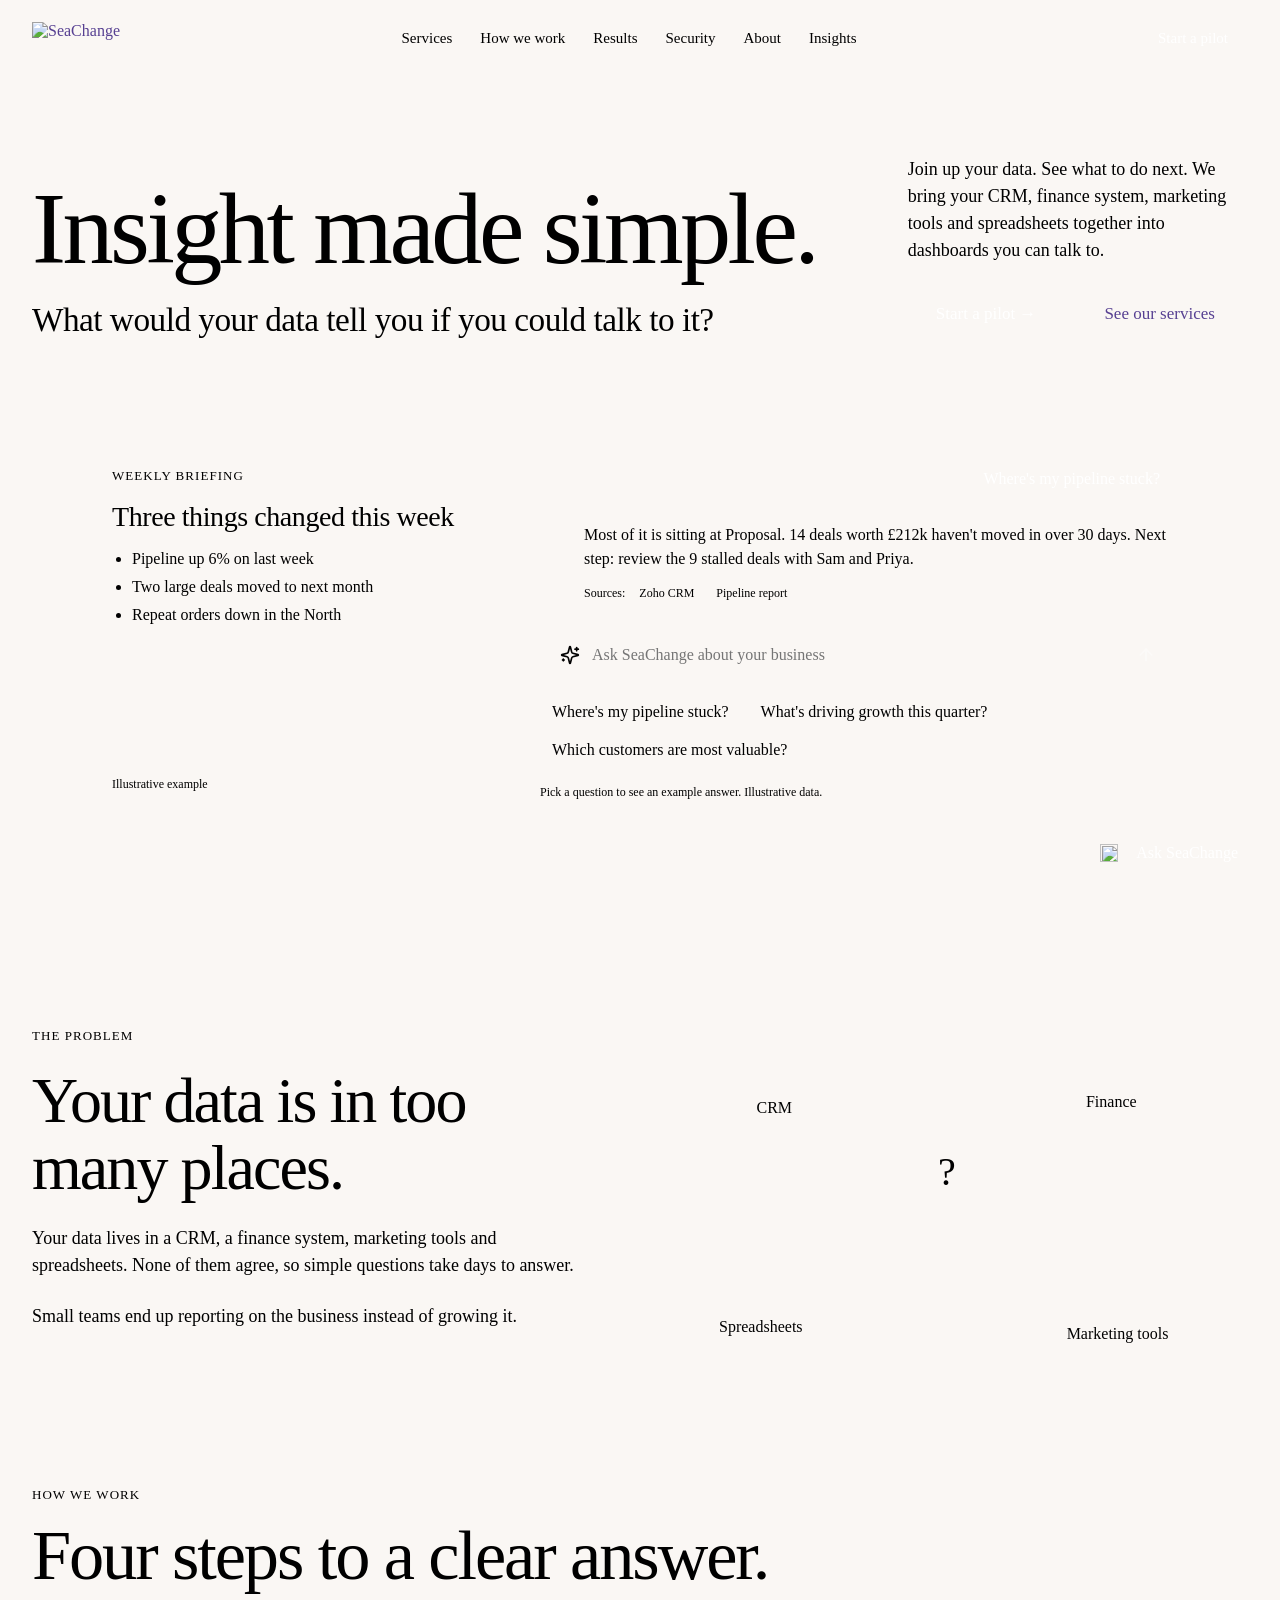
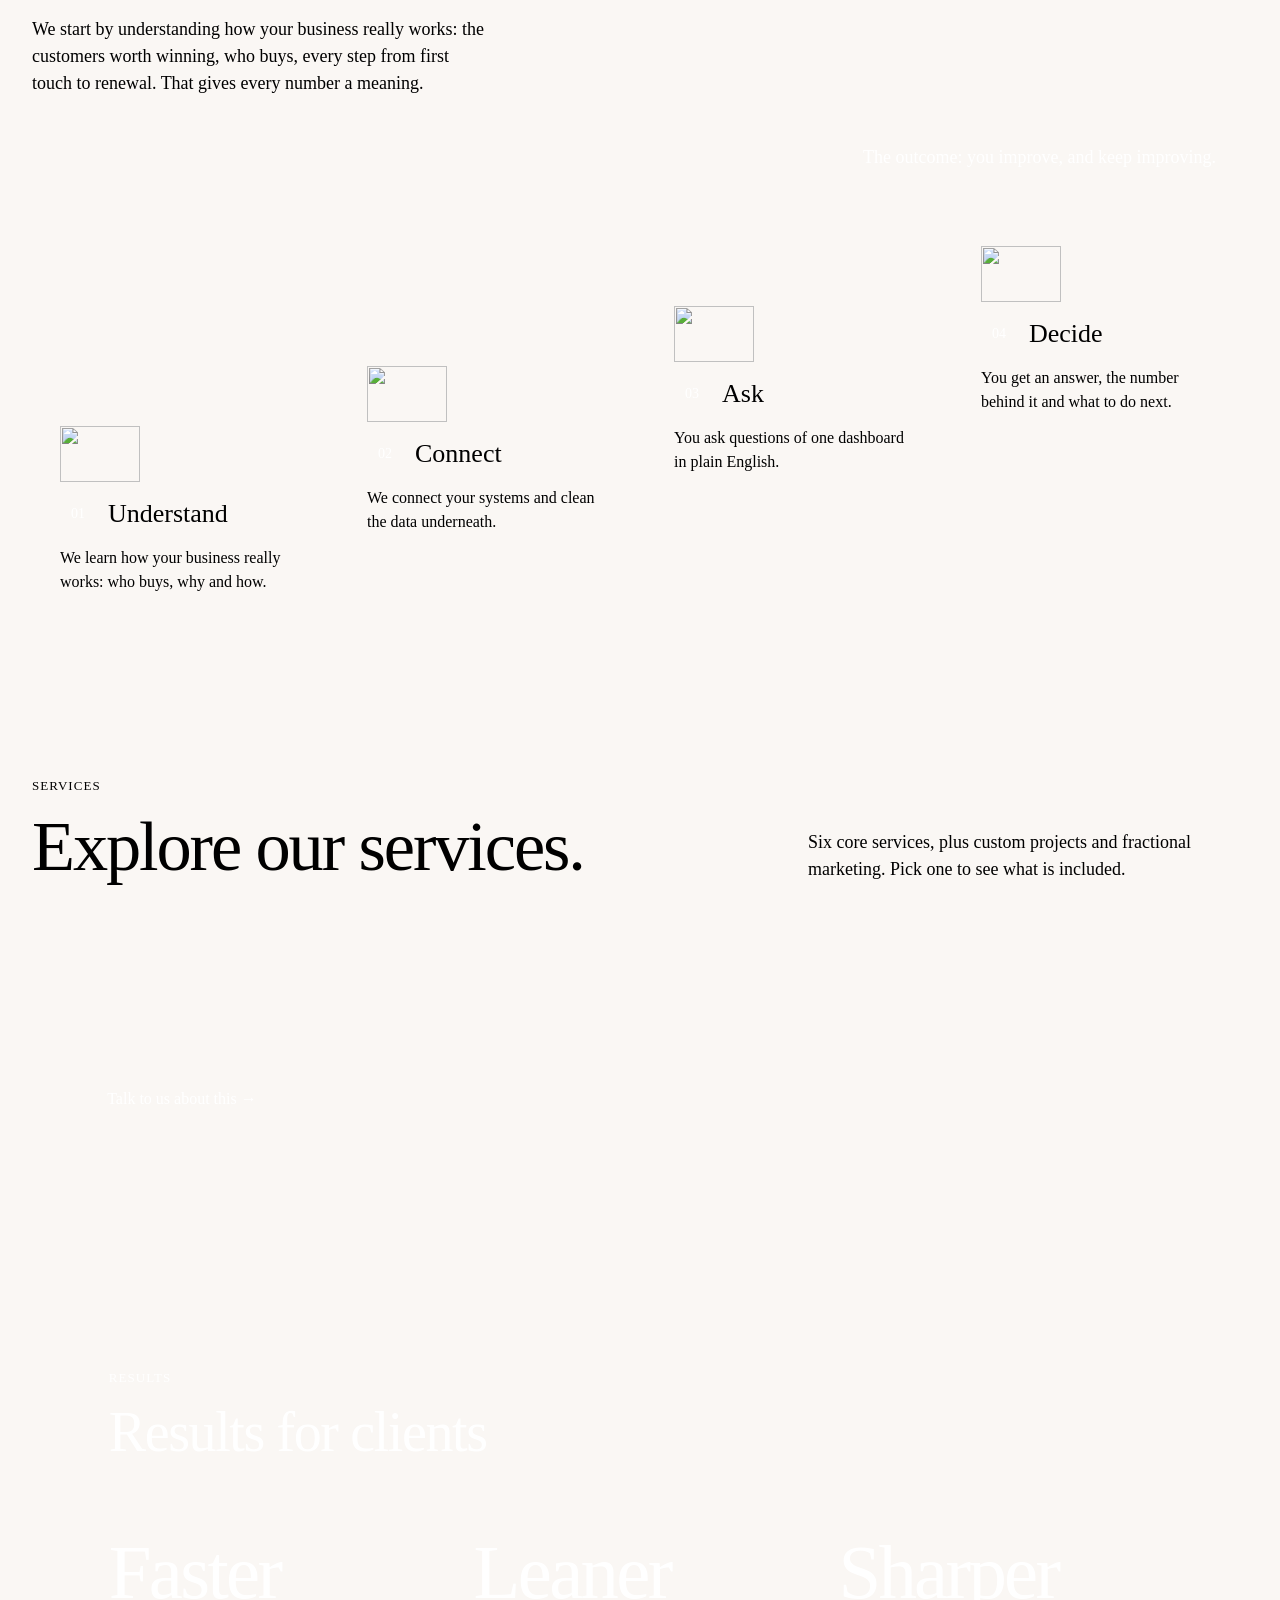
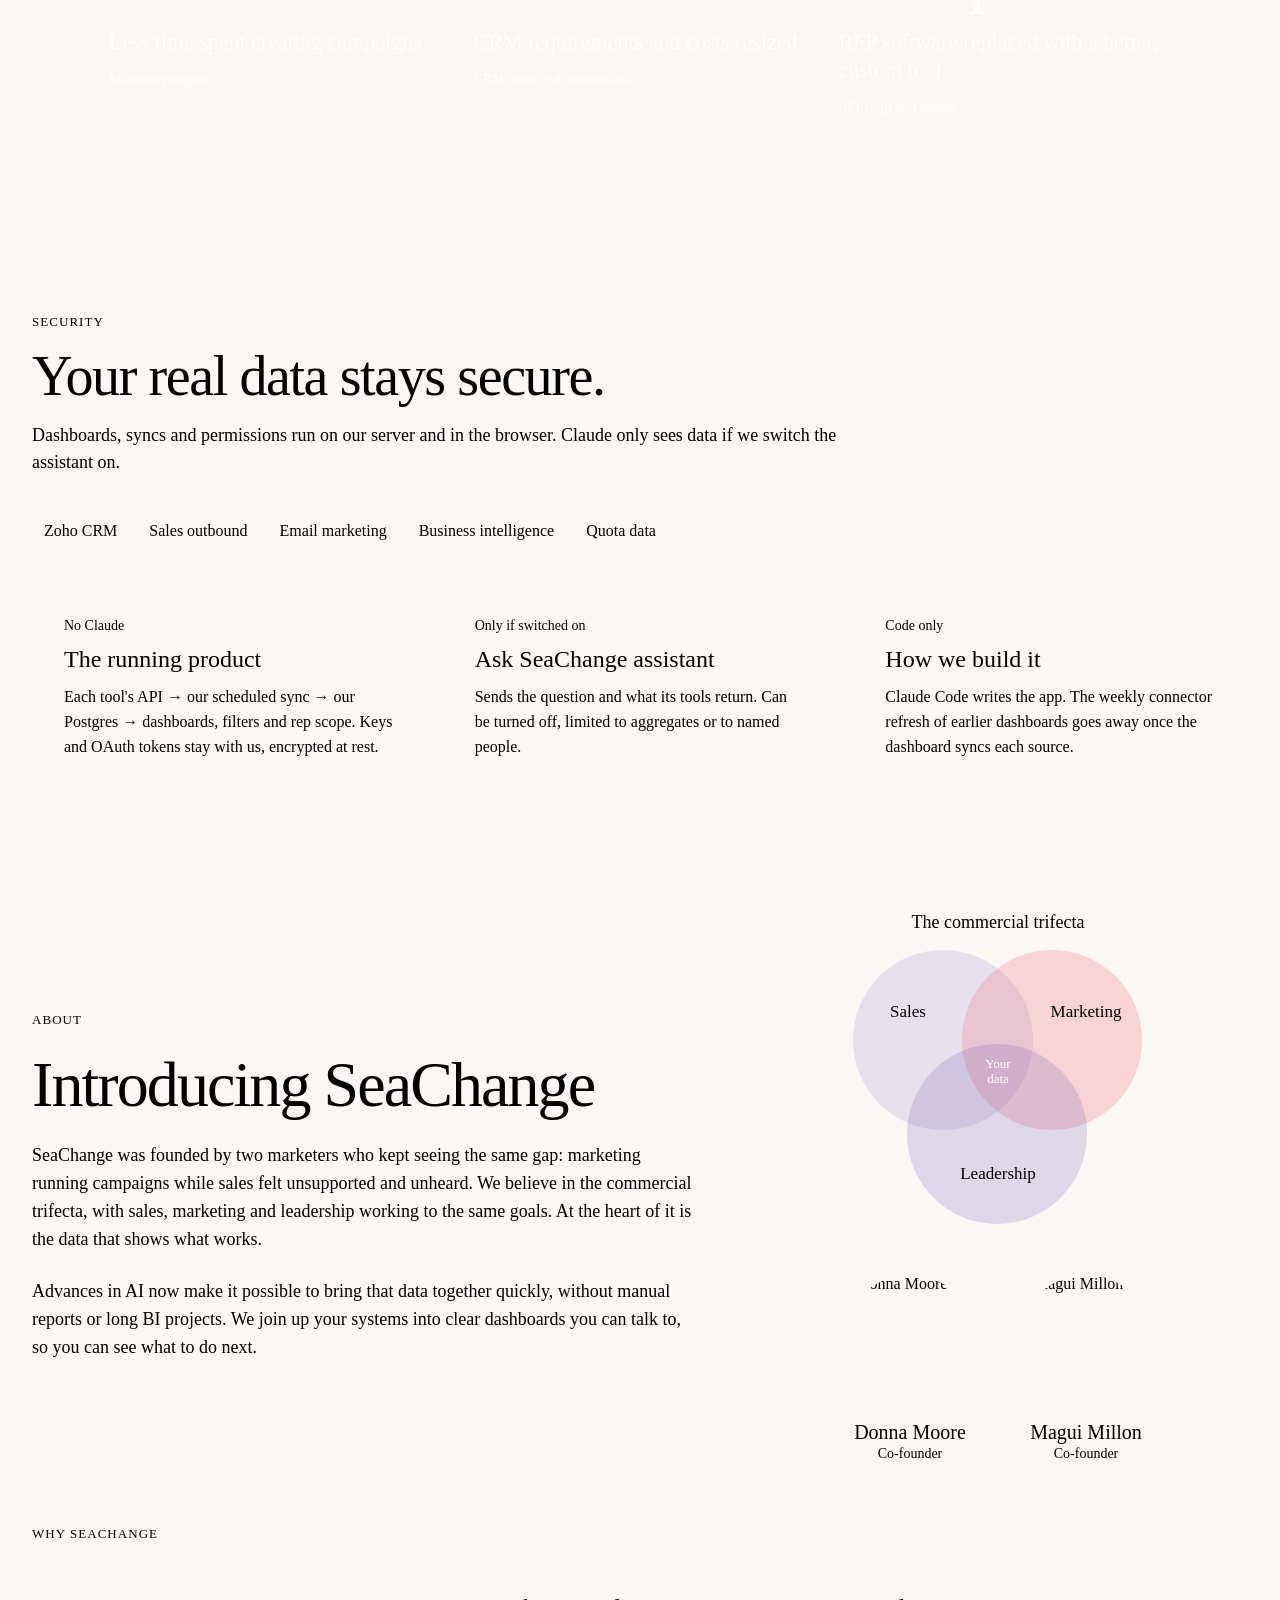
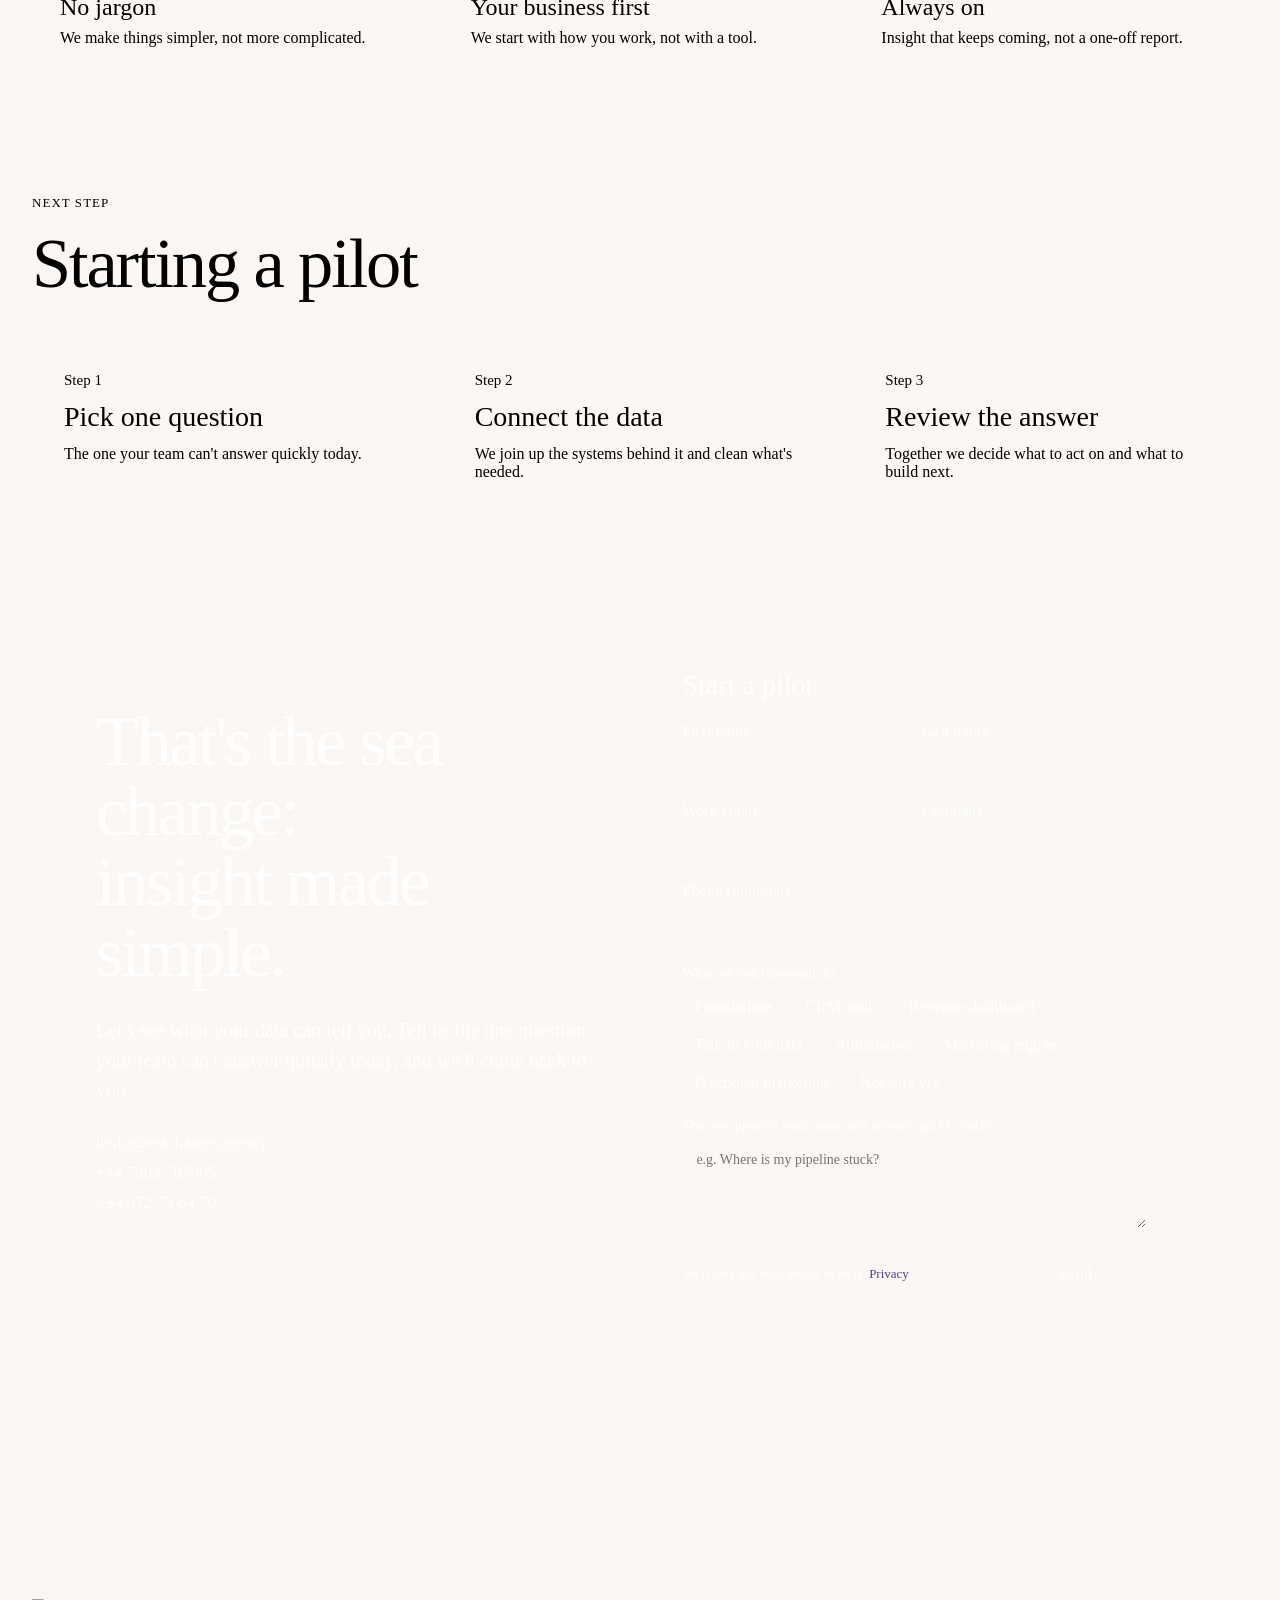
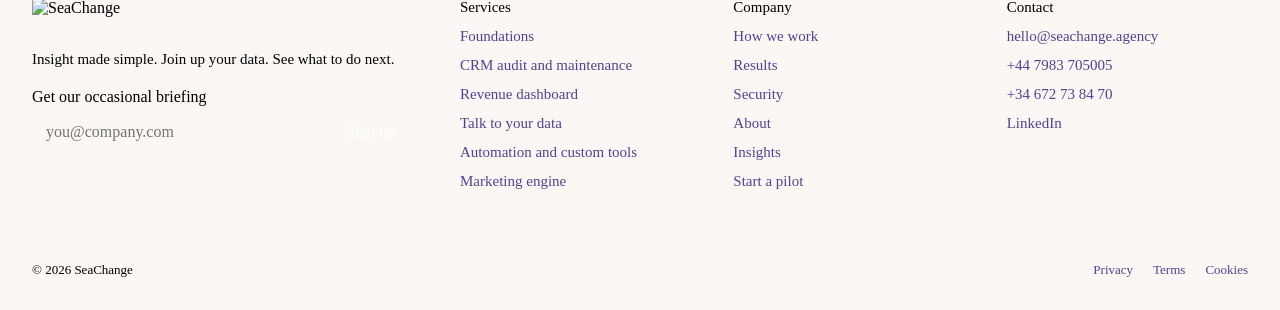
==== index.html @ fd1b79a7 "Add a menu button on phones and keep the menu sticky everywhere Also version asset URLs and drop the" ====
<!doctype html>
<html lang="en-GB">
<head>
<meta charset="utf-8">
<meta name="viewport" content="width=device-width, initial-scale=1">
<title>SeaChange – Insight made simple</title>
<meta name="description" content="SeaChange joins up your CRM, finance system, marketing tools and spreadsheets into dashboards you can talk to. Start with one question.">
<link rel="icon" type="image/png" href="/assets/img/mark.png">
<meta property="og:title" content="SeaChange – Insight made simple">
<meta property="og:description" content="SeaChange joins up your CRM, finance system, marketing tools and spreadsheets into dashboards you can talk to. Start with one question.">
<meta property="og:image" content="https://seachange.agency/assets/img/logo-seachange.png">
<link rel="preload" href="/assets/ds/fonts/BaticaSans-Regular.otf" as="font" type="font/otf" crossorigin>
<link rel="stylesheet" href="/assets/ds/tokens.css?v=1794170321">
<link rel="stylesheet" href="/assets/css/site.css?v=1794170321">
</head>
<body>
<div class="page">

<!-- NAV -->
<header style="border-bottom: 1px solid var(--border-subtle); background: var(--surface-page);">
<nav aria-label="Main" style="max-width: 1280px; margin: 0 auto; padding: 16px 32px; display: flex; flex-wrap: wrap; align-items: center; justify-content: space-between; gap: 16px;">
<a href="#top" aria-label="SeaChange home" style="display: flex; align-items: center;">
<img src="/assets/img/logo-seachange.png" alt="SeaChange" style="display: block; height: 32px; width: auto; max-width: none; align-self: flex-start; object-fit: contain;">
</a>
<button type="button" class="menu-btn" aria-label="Menu" aria-expanded="false" aria-controls="nav-links"><svg viewBox="0 0 24 24" width="22" height="22" fill="none" stroke="currentColor" stroke-width="2" stroke-linecap="round" aria-hidden="true"><path class="i-open" d="M4 7h16M4 12h16M4 17h16"/><path class="i-close" d="M6 6l12 12M18 6L6 18"/></svg></button>
<div class="nav-links" id="nav-links" style="display: flex; flex-wrap: wrap; align-items: center; gap: 28px; font-size: 15px;">
<a href="#services" style="color: var(--text-strong);">Services</a>
<a href="#how" style="color: var(--text-strong);">How we work</a>
<a href="#results" style="color: var(--text-strong);">Results</a>
<a href="#security" style="color: var(--text-strong);">Security</a>
<a href="#about" style="color: var(--text-strong);">About</a>
<a href="/insights" style="color: var(--text-strong);">Insights</a>
</div>
<a class="cta" href="#contact" style="position: relative; display: inline-flex;">
<span aria-hidden="true" style="position: absolute; inset: -4px 3px 3px -3px; border: 1.5px solid var(--purple-300); border-radius: 12px; transform: rotate(-0.6deg); pointer-events: none;"></span>
<span class="cta-face" style="position: relative; display: inline-flex; align-items: center; gap: 8px; min-height: 44px; padding: 0 20px; background: var(--purple-500); color: #FFFFFF; border-radius: 10px; font-size: 15px; transition: filter 120ms;">Start a pilot</span>
</a>
</nav>
</header>

<!-- HERO -->
<section id="top" style="padding: 80px 32px 0;">
<div style="max-width: 1280px; margin: 0 auto; display: flex; flex-direction: column; gap: 48px;">
<div style="display: flex; flex-wrap: wrap; align-items: flex-end; justify-content: space-between; gap: 40px;">
<div style="flex: 999 1 640px; display: flex; flex-direction: column; gap: 20px;">
<h1 style="margin: 0; font-size: clamp(56px, 8vw, 112px); line-height: 1; letter-spacing: -0.035em; font-weight: 400; color: var(--text-strong);">Insight made simple.</h1>
<p style="margin: 0; font-size: clamp(24px, 2.6vw, 34px); line-height: 1.2; letter-spacing: -0.015em; color: var(--text-strong);">What would your data tell you <span style="color: var(--text-change);">if you could talk to it?</span></p>
</div>
<div style="flex: 1 1 340px; max-width: 420px; display: flex; flex-direction: column; gap: 24px;">
<p style="margin: 0; font-size: 18px; line-height: 1.5;">Join up your data. See what to do next. We bring your CRM, finance system, marketing tools and spreadsheets together into dashboards you can talk to.</p>
<div style="display: flex; flex-wrap: wrap; gap: 12px;">
<a class="cta" href="#contact" style="position: relative; display: inline-flex;">
<span aria-hidden="true" style="position: absolute; inset: -5px 3px 4px -4px; border: 1.5px solid var(--red-300); border-radius: 14px; transform: rotate(-0.6deg); pointer-events: none;"></span>
<span class="cta-face" style="position: relative; display: inline-flex; align-items: center; gap: 10px; min-height: 52px; padding: 0 28px; background: var(--red-500); color: #FFFFFF; border-radius: 12px; font-size: 17px; transition: filter 120ms;">Start a pilot →</span>
</a>
<a class="cta" href="#services" style="position: relative; display: inline-flex;">
<span aria-hidden="true" style="position: absolute; inset: -5px 3px 4px -4px; border: 1.5px solid var(--purple-300); border-radius: 14px; transform: rotate(0.5deg); pointer-events: none;"></span>
<span class="cta-face" style="position: relative; display: inline-flex; align-items: center; gap: 10px; min-height: 52px; padding: 0 28px; background: var(--surface-card); color: var(--purple-500); border: 1.5px solid var(--purple-500); border-radius: 12px; font-size: 17px; transition: filter 120ms;">See our services</span>
</a>
</div>
</div>
</div>

<!-- Product moment -->
<div style="background: var(--surface-brand); border-radius: var(--radius-signature); padding: clamp(20px, 4vw, 48px); display: flex; flex-wrap: wrap; gap: 24px; align-items: stretch;">
<div style="flex: 1 1 300px; background: var(--surface-card); border-radius: 40px; padding: 32px; display: flex; flex-direction: column; gap: 16px;">
<span style="font-size: 13px; letter-spacing: 0.08em; text-transform: uppercase; color: var(--text-accent);">Weekly briefing</span>
<h2 style="margin: 0; font-size: 28px; line-height: 1.2; letter-spacing: -0.015em; font-weight: 400; color: var(--text-strong);">Three things changed this week</h2>
<ul style="margin: 0; padding: 0 0 0 20px; display: flex; flex-direction: column; gap: 10px; font-size: 16px; color: var(--text-strong);">
<li>Pipeline up 6% on last week</li>
<li>Two large deals moved to next month</li>
<li>Repeat orders down in the North</li>
</ul>
<span style="margin-top: auto; font-size: 12px; color: var(--text-muted);">Illustrative example</span>
</div>
<div style="flex: 2 1 460px; min-width: 0; background: var(--surface-card); border-radius: 24px; padding: 24px; display: flex; flex-direction: column; gap: 20px;">
<div class="msg-user"><div id="hero-q">Where's my pipeline stuck?</div></div>
<div style="display: flex; gap: 12px; align-items: flex-start;">
<div style="width: 32px; height: 32px; flex: none; border-radius: 50%; background: var(--sc-sand); display: flex; align-items: center; justify-content: center;"><img src="/assets/img/mark.png" alt="" style="height: 20px; width: auto;"></div>
<div style="flex: 1; min-width: 0; display: flex; flex-direction: column; gap: 10px; padding-top: 5px; font-size: 16px; line-height: 1.5; color: var(--text-body);">
<span id="hero-a" aria-live="polite">Most of it is sitting at Proposal. 14 deals worth £212k haven't moved in over 30 days. Next step: review the 9 stalled deals with Sam and Priya.</span>
<div style="display: flex; flex-wrap: wrap; gap: 6px; align-items: center; font-size: 12px; color: var(--text-muted);">Sources:<span id="hero-src" style="display: contents;"><span style="padding: 3px 8px; background: var(--surface-sunken); border-radius: 999px; color: var(--text-body);">Zoho CRM</span><span style="padding: 3px 8px; background: var(--surface-sunken); border-radius: 999px; color: var(--text-body);">Pipeline report</span></span></div>
</div>
</div>
<form class="askbar lg" id="hero-ask" autocomplete="off"><div class="askbar-row"><svg class="spark" viewBox="0 0 24 24" fill="none" stroke="currentColor" stroke-width="2" stroke-linecap="round" stroke-linejoin="round" aria-hidden="true"><path d="M9.937 15.5A2 2 0 0 0 8.5 14.063l-6.135-1.582a.5.5 0 0 1 0-.962L8.5 9.936A2 2 0 0 0 9.937 8.5l1.582-6.135a.5.5 0 0 1 .963 0L14.063 8.5A2 2 0 0 0 15.5 9.937l6.135 1.581a.5.5 0 0 1 0 .964L15.5 14.063a2 2 0 0 0-1.437 1.437l-1.582 6.135a.5.5 0 0 1-.963 0z"/><path d="M20 3v4"/><path d="M22 5h-4"/><path d="M4 17v2"/><path d="M5 18H3"/></svg><input type="text" name="q" aria-label="Ask SeaChange about your business" placeholder="Ask SeaChange about your business"><button class="askbar-go" type="submit" aria-label="Ask" title="Ask" disabled><svg viewBox="0 0 24 24" fill="none" stroke="currentColor" stroke-width="2" stroke-linecap="round" stroke-linejoin="round" aria-hidden="true"><path d="m5 12 7-7 7 7"/><path d="M12 19V5"/></svg></button></div><div class="askbar-sugs"><button type="button" data-q="Where's my pipeline stuck?">Where's my pipeline stuck?</button><button type="button" data-q="What's driving growth this quarter?">What's driving growth this quarter?</button><button type="button" data-q="Which customers are most valuable?">Which customers are most valuable?</button></div></form>
<span style="font-size: 12px; color: var(--text-muted);">Pick a question to see an example answer. Illustrative data.</span>
</div>
</div>
</div>
</section>

<!-- THE PROBLEM -->
<section style="padding: 120px 32px 0;">
<div style="max-width: 1280px; margin: 0 auto; display: flex; flex-wrap: wrap; gap: 56px; align-items: center;">
<div style="flex: 1 1 380px; display: flex; flex-direction: column; gap: 24px;">
<span style="font-size: 13px; letter-spacing: 0.08em; text-transform: uppercase; color: var(--text-change);">The problem</span>
<h2 style="margin: 0; font-size: clamp(40px, 5vw, 64px); line-height: 1.04; letter-spacing: -0.03em; font-weight: 400; color: var(--text-strong);">Your data is in too many places.</h2>
<p style="margin: 0; font-size: 18px; line-height: 1.5;">Your data lives in a CRM, a finance system, marketing tools and spreadsheets. None of them agree, so simple questions take days to answer.</p>
<p style="margin: 0; font-size: 18px; line-height: 1.5; color: var(--text-strong);">Small teams end up reporting on the business instead of growing it.</p>
</div>
<div style="flex: 1 1 420px; display: flex; justify-content: center;">
<div role="img" aria-label="CRM, finance, spreadsheets and marketing tools, each disconnected from the question in the middle" style="position: relative; width: 100%; max-width: 520px; aspect-ratio: 430 / 310;">
<!-- dashed connectors -->
<div style="position: absolute; left: 28.8%; top: 26.6%; width: 10.5%; border-top: 2px dashed var(--sand-500); transform-origin: 0 0; transform: rotate(37deg);"></div>
<div style="position: absolute; left: 70.3%; top: 25%; width: 10.7%; border-top: 2px dashed var(--sand-500); transform-origin: 0 0; transform: rotate(139deg);"></div>
<div style="position: absolute; left: 26.7%; top: 64.5%; width: 10.7%; border-top: 2px dashed var(--sand-500); transform-origin: 0 0; transform: rotate(-29deg);"></div>
<div style="position: absolute; left: 62.2%; top: 58.1%; width: 10.2%; border-top: 2px dashed var(--sand-500); transform-origin: 0 0; transform: rotate(31deg);"></div>
<!-- sources -->
<img src="/assets/img/data-source.png" alt="" style="position: absolute; left: 16.6%; top: 14.5%; width: 21%; transform: translate(-50%, -50%);">
<span style="position: absolute; left: 16.6%; top: 31%; transform: translate(-50%, -50%); font-size: 16px; color: var(--text-strong); white-space: nowrap;">CRM</span>
<img src="/assets/img/data-source.png" alt="" style="position: absolute; left: 81.4%; top: 12.1%; width: 21%; transform: translate(-50%, -50%);">
<span style="position: absolute; left: 81.4%; top: 29.4%; transform: translate(-50%, -50%); font-size: 16px; color: var(--text-strong); white-space: nowrap;">Finance</span>
<img src="/assets/img/data-source.png" alt="" style="position: absolute; left: 14%; top: 72.6%; width: 21%; transform: translate(-50%, -50%);">
<span style="position: absolute; left: 14%; top: 89.4%; transform: translate(-50%, -50%); font-size: 16px; color: var(--text-strong); white-space: nowrap;">Spreadsheets</span>
<img src="/assets/img/data-source.png" alt="" style="position: absolute; left: 82.6%; top: 74.2%; width: 21%; transform: translate(-50%, -50%);">
<span style="position: absolute; left: 82.6%; top: 91.1%; transform: translate(-50%, -50%); font-size: 16px; color: var(--text-strong); white-space: nowrap;">Marketing tools</span>
<!-- question -->
<img src="/assets/img/decision.png" alt="" style="position: absolute; left: 49.8%; top: 48.1%; width: 24%; transform: translate(-50%, -50%);">
<span style="position: absolute; left: 49.8%; top: 48.1%; transform: translate(-50%, -50%); font-size: 40px; line-height: 1; color: var(--text-change);">?</span>
</div>
</div>
</div>
</section>

<!-- HOW WE WORK (staircase) -->
<section id="how" style="padding: 120px 32px 0;">
<div style="max-width: 1280px; margin: 0 auto; display: flex; flex-direction: column; gap: 32px;">
<div style="display: flex; flex-wrap: wrap; justify-content: space-between; align-items: flex-end; gap: 24px;">
<div style="display: flex; flex-direction: column; gap: 16px;">
<span style="font-size: 13px; letter-spacing: 0.08em; text-transform: uppercase; color: var(--text-change);">How we work</span>
<h2 style="margin: 0; font-size: clamp(40px, 5.5vw, 72px); line-height: 1.04; letter-spacing: -0.03em; font-weight: 400; color: var(--text-strong);">Four steps to a clear answer.</h2>
</div>
<p style="margin: 0; max-width: 460px; font-size: 18px; line-height: 1.5;">We start by understanding how your business really works: the customers worth winning, who buys, every step from first touch to renewal. That gives every number a meaning.</p>
</div>
<div style="display: flex; justify-content: flex-end;">
<div style="position: relative;">
<span aria-hidden="true" style="position: absolute; inset: -5px 3px 4px -4px; border: 1.5px solid var(--purple-300); border-radius: 14px; transform: rotate(-0.4deg); pointer-events: none;"></span>
<div style="position: relative; background: var(--purple-500); color: #FFFFFF; border-radius: 12px; padding: 18px 32px; font-size: 18px;"><span style="color: var(--purple-100);">The outcome:</span> you improve, and keep improving.</div>
</div>
</div>
<div style="display: grid; grid-template-columns: repeat(auto-fit, minmax(240px, 1fr)); gap: 12px; align-items: end;">
<div style="position: relative; min-height: 260px; background: var(--purple-50); border: 1.5px solid var(--purple-300); border-radius: 3px; padding: 28px; display: flex; flex-direction: column; gap: 14px;">
<span aria-hidden="true" style="position: absolute; inset: -5px 4px 3px -3px; border: 1px solid var(--purple-300); border-radius: 3px; transform: rotate(-0.5deg); pointer-events: none;"></span>
<img src="/assets/img/process.png" alt="" style="width: 80px; height: 56px; object-fit: contain;">
<div style="display: flex; align-items: center; gap: 12px;"><span style="width: 36px; height: 36px; border-radius: 999px; background: var(--purple-500); color: #FFFFFF; display: flex; align-items: center; justify-content: center; font-size: 14px;">01</span><h3 style="margin: 0; font-size: 26px; font-weight: 400; color: var(--text-strong);">Understand</h3></div>
<p style="margin: 0; font-size: 16px; line-height: 1.5; color: var(--text-body);">We learn how your business really works: who buys, why and how.</p>
</div>
<div style="position: relative; min-height: 320px; background: var(--purple-100); border: 1.5px solid var(--purple-300); border-radius: 3px; padding: 28px; display: flex; flex-direction: column; gap: 14px;">
<span aria-hidden="true" style="position: absolute; inset: -6px 3px 4px -2px; border: 1px solid var(--purple-300); border-radius: 3px; transform: rotate(0.4deg); pointer-events: none;"></span>
<img src="/assets/img/data-source.png" alt="" style="width: 80px; height: 56px; object-fit: contain;">
<div style="display: flex; align-items: center; gap: 12px;"><span style="width: 36px; height: 36px; border-radius: 999px; background: var(--purple-500); color: #FFFFFF; display: flex; align-items: center; justify-content: center; font-size: 14px;">02</span><h3 style="margin: 0; font-size: 26px; font-weight: 400; color: var(--text-strong);">Connect</h3></div>
<p style="margin: 0; font-size: 16px; line-height: 1.5; color: var(--text-body);">We connect your systems and clean the data underneath.</p>
</div>
<div style="position: relative; min-height: 380px; background: var(--purple-200); border: 1.5px solid var(--purple-400); border-radius: 3px; padding: 28px; display: flex; flex-direction: column; gap: 14px;">
<span aria-hidden="true" style="position: absolute; inset: -4px 4px 4px -3px; border: 1px solid var(--purple-300); border-radius: 3px; transform: rotate(-0.4deg); pointer-events: none;"></span>
<img src="/assets/img/decision.png" alt="" style="width: 80px; height: 56px; object-fit: contain;">
<div style="display: flex; align-items: center; gap: 12px;"><span style="width: 36px; height: 36px; border-radius: 999px; background: var(--purple-500); color: #FFFFFF; display: flex; align-items: center; justify-content: center; font-size: 14px;">03</span><h3 style="margin: 0; font-size: 26px; font-weight: 400; color: var(--text-strong);">Ask</h3></div>
<p style="margin: 0; font-size: 16px; line-height: 1.5; color: var(--text-strong);">You ask questions of one dashboard in plain English.</p>
</div>
<div style="position: relative; min-height: 440px; background: var(--purple-300); border: 1.5px solid var(--purple-500); border-radius: 3px; padding: 28px; display: flex; flex-direction: column; gap: 14px;">
<span aria-hidden="true" style="position: absolute; inset: -5px 2px 3px -4px; border: 1px solid var(--purple-400); border-radius: 3px; transform: rotate(0.5deg); pointer-events: none;"></span>
<img src="/assets/img/insight.png" alt="" style="width: 80px; height: 56px; object-fit: contain;">
<div style="display: flex; align-items: center; gap: 12px;"><span style="width: 36px; height: 36px; border-radius: 999px; background: var(--purple-900); color: #FFFFFF; display: flex; align-items: center; justify-content: center; font-size: 14px;">04</span><h3 style="margin: 0; font-size: 26px; font-weight: 400; color: var(--purple-900);">Decide</h3></div>
<p style="margin: 0; font-size: 16px; line-height: 1.5; color: var(--purple-900);">You get an answer, the number behind it and what to do next.</p>
</div>
</div>
</div>
</section>

<!-- SERVICES (explore) -->
<section id="services" style="padding: 120px 32px 0;">
<div style="max-width: 1280px; margin: 0 auto; display: flex; flex-direction: column; gap: 40px;">
<div style="display: flex; flex-wrap: wrap; justify-content: space-between; align-items: flex-end; gap: 24px;">
<div style="display: flex; flex-direction: column; gap: 16px;">
<span style="font-size: 13px; letter-spacing: 0.08em; text-transform: uppercase; color: var(--text-change);">Services</span>
<h2 style="margin: 0; font-size: clamp(40px, 5.5vw, 72px); line-height: 1.04; letter-spacing: -0.03em; font-weight: 400; color: var(--text-strong);">Explore our services.</h2>
</div>
<p style="margin: 0; max-width: 440px; font-size: 18px; line-height: 1.5;">Six core services, plus custom projects and fractional marketing. Pick one to see what is included.</p>
</div>

<div class="svc-grid" id="svc-grid"></div>

<div style="background: var(--surface-card); border: 1px solid var(--border-subtle); border-radius: 24px; padding: clamp(24px, 4vw, 56px); display: flex; flex-wrap: wrap; gap: 48px; align-items: flex-start;">
<div style="flex: 1 1 340px; display: flex; flex-direction: column; gap: 20px;">
<span id="svc-kicker" style="font-size: 13px; letter-spacing: 0.08em; text-transform: uppercase; color: var(--text-change);"></span>
<h3 style="margin: 0; font-size: clamp(32px, 4vw, 48px); line-height: 1.08; letter-spacing: -0.025em; font-weight: 400; color: var(--text-strong);" id="svc-title"></h3>
<p id="svc-body" style="margin: 0; font-size: 18px; line-height: 1.5;"></p>
<div><a class="cta" href="#contact" id="svc-go" style="position: relative; display: inline-flex;">
<span aria-hidden="true" style="position: absolute; inset: -4px 3px 3px -3px; border: 1.5px solid var(--purple-300); border-radius: 12px; transform: rotate(-0.5deg); pointer-events: none;"></span>
<span class="cta-face" style="position: relative; display: inline-flex; align-items: center; gap: 8px; min-height: 48px; padding: 0 24px; background: var(--purple-500); color: #FFFFFF; border-radius: 10px; font-size: 16px; transition: filter 120ms;">Talk to us about this →</span>
</a></div>
</div>
<div id="svc-groups" style="flex: 2 1 460px; display: grid; grid-template-columns: repeat(auto-fit, minmax(240px, 1fr)); gap: 16px;"></div>
</div>
</div>
</section>

<!-- RESULTS -->
<section id="results" style="padding: 120px 32px 0;">
<div style="max-width: 1280px; margin: 0 auto; background: var(--purple-500); border-radius: var(--radius-signature); padding: clamp(32px, 6vw, 88px); display: flex; flex-direction: column; gap: 48px; color: #FFFFFF;">
<div style="display: flex; flex-direction: column; gap: 16px;">
<span style="font-size: 13px; letter-spacing: 0.08em; text-transform: uppercase; color: var(--red-200);">Results</span>
<h2 style="margin: 0; font-size: clamp(36px, 4.5vw, 56px); line-height: 1.08; letter-spacing: -0.025em; font-weight: 400; color: #FFFFFF;">Results for clients</h2>
</div>
<div style="display: grid; grid-template-columns: repeat(auto-fit, minmax(240px, 1fr)); gap: 32px;">
<div style="border-top: 2px solid var(--red-300); padding-top: 24px; display: flex; flex-direction: column; gap: 16px;">
<span style="font-size: clamp(56px, 6vw, 88px); line-height: 1; letter-spacing: -0.035em; color: var(--red-200);">Faster</span>
<p style="margin: 0; font-size: 22px; line-height: 1.3; color: #FFFFFF;">Less time spent creating campaigns</p>
<span style="font-size: 14px; color: var(--purple-100);">Marketing engine</span>
</div>
<div style="border-top: 2px solid var(--red-300); padding-top: 24px; display: flex; flex-direction: column; gap: 16px;">
<span style="font-size: clamp(56px, 6vw, 88px); line-height: 1; letter-spacing: -0.035em; color: var(--red-200);">Leaner</span>
<p style="margin: 0; font-size: 22px; line-height: 1.3; color: #FFFFFF;">CRM requirements and costs resized</p>
<span style="font-size: 14px; color: var(--purple-100);">CRM audit and maintenance</span>
</div>
<div style="border-top: 2px solid var(--red-300); padding-top: 24px; display: flex; flex-direction: column; gap: 16px;">
<span style="font-size: clamp(56px, 6vw, 88px); line-height: 1; letter-spacing: -0.035em; color: var(--red-200);">Sharper</span>
<p style="margin: 0; font-size: 22px; line-height: 1.3; color: #FFFFFF;">RFP software replaced with a better, custom tool</p>
<span style="font-size: 14px; color: var(--purple-100);">RFP draft and review</span>
</div>
</div>
</div>
</section>

<!-- SECURITY -->
<section id="security" style="padding: 120px 32px 0;">
<div style="max-width: 1280px; margin: 0 auto; display: flex; flex-direction: column; gap: 40px;">
<div style="display: flex; flex-direction: column; gap: 16px; max-width: 860px;">
<span style="font-size: 13px; letter-spacing: 0.08em; text-transform: uppercase; color: var(--text-change);">Security</span>
<h2 style="margin: 0; font-size: clamp(36px, 4.5vw, 56px); line-height: 1.08; letter-spacing: -0.025em; font-weight: 400; color: var(--text-strong);">Your real data stays <span style="color: var(--text-change);">secure.</span></h2>
<p style="margin: 0; font-size: 18px; line-height: 1.5;">Dashboards, syncs and permissions run on our server and in the browser. Claude only sees data if we switch the assistant on.</p>
</div>
<div style="display: flex; flex-wrap: wrap; gap: 8px;">
<span class="tag">Zoho CRM</span>
<span class="tag">Sales outbound</span>
<span class="tag">Email marketing</span>
<span class="tag">Business intelligence</span>
<span class="tag">Quota data</span>
</div>
<div style="display: grid; grid-template-columns: repeat(auto-fit, minmax(280px, 1fr)); gap: 16px;">
<div style="background: var(--surface-card); border: 1px solid var(--border-subtle); border-radius: 16px; padding: 32px; display: flex; flex-direction: column; gap: 12px;">
<span style="font-size: 14px; color: var(--text-accent);">No Claude</span>
<h3 style="margin: 0; font-size: 24px; font-weight: 400; color: var(--text-strong);">The running product</h3>
<p style="margin: 0; font-size: 16px; line-height: 1.55; color: var(--text-body);">Each tool's API → our scheduled sync → our Postgres → dashboards, filters and rep scope. Keys and OAuth tokens stay with us, encrypted at rest.</p>
</div>
<div style="background: var(--surface-card); border: 2px dashed var(--red-500); border-radius: 16px; padding: 32px; display: flex; flex-direction: column; gap: 12px;">
<span style="font-size: 14px; color: var(--red-600);">Only if switched on</span>
<h3 style="margin: 0; font-size: 24px; font-weight: 400; color: var(--text-strong);">Ask SeaChange assistant</h3>
<p style="margin: 0; font-size: 16px; line-height: 1.55; color: var(--text-body);">Sends the question and what its tools return. Can be turned off, limited to aggregates or to named people.</p>
</div>
<div style="background: var(--surface-card); border: 1px solid var(--border-subtle); border-radius: 16px; padding: 32px; display: flex; flex-direction: column; gap: 12px;">
<span style="font-size: 14px; color: var(--plum-500);">Code only</span>
<h3 style="margin: 0; font-size: 24px; font-weight: 400; color: var(--text-strong);">How we build it</h3>
<p style="margin: 0; font-size: 16px; line-height: 1.55; color: var(--text-body);">Claude Code writes the app. The weekly connector refresh of earlier dashboards goes away once the dashboard syncs each source.</p>
</div>
</div>
</div>
</section>

<!-- ABOUT -->
<section id="about" style="padding: 120px 32px 0;">
<div style="max-width: 1280px; margin: 0 auto; display: flex; flex-direction: column; gap: 64px;">
<div style="display: flex; flex-wrap: wrap; gap: 56px; align-items: center;">
<div style="flex: 3 1 420px; display: flex; flex-direction: column; gap: 24px;">
<span style="font-size: 13px; letter-spacing: 0.08em; text-transform: uppercase; color: var(--text-change);">About</span>
<h2 style="margin: 0; font-size: clamp(40px, 5vw, 64px); line-height: 1.04; letter-spacing: -0.03em; font-weight: 400; color: var(--text-strong);">Introducing SeaChange</h2>
<p style="margin: 0; font-size: 18px; line-height: 1.55;"><span style="color: var(--text-accent);">SeaChange</span> was founded by two marketers who kept seeing the same gap: marketing running campaigns while sales felt unsupported and unheard. We believe in the commercial trifecta, with sales, marketing and leadership working to the same goals. At the heart of it is the data that shows what works.</p>
<p style="margin: 0; font-size: 18px; line-height: 1.55;">Advances in AI now make it possible to bring that data together quickly, without manual reports or long BI projects. We join up your systems into clear dashboards you can talk to, so you can see what to do next.</p>
</div>
<div style="flex: 2 1 340px; display: flex; flex-direction: column; align-items: center; gap: 40px;">
<div style="display: flex; flex-direction: column; align-items: center; gap: 12px;">
<span style="font-size: 18px; color: var(--text-accent);">The commercial trifecta</span>
<div role="img" aria-label="Venn diagram: sales, marketing and leadership overlap around your data" style="position: relative; width: 300px; height: 290px;">
<!-- Sales -->
<div style="position: absolute; left: 5px; top: 5px; width: 180px; height: 180px; border-radius: 999px; background: rgba(161,143,207,0.22); border: 1.5px solid var(--purple-400);"></div>
<div aria-hidden="true" style="position: absolute; left: 2px; top: 3px; width: 182px; height: 180px; border-radius: 999px; border: 1px solid var(--purple-300);"></div>
<!-- Marketing -->
<div style="position: absolute; left: 114px; top: 5px; width: 180px; height: 180px; border-radius: 999px; background: rgba(238,120,132,0.28); border: 1.5px solid var(--plum-300);"></div>
<div aria-hidden="true" style="position: absolute; left: 117px; top: 2px; width: 180px; height: 182px; border-radius: 999px; border: 1px solid var(--purple-300);"></div>
<!-- Leadership -->
<div style="position: absolute; left: 59px; top: 99px; width: 180px; height: 180px; border-radius: 999px; background: rgba(122,99,180,0.22); border: 1.5px solid var(--purple-400);"></div>
<div aria-hidden="true" style="position: absolute; left: 57px; top: 102px; width: 182px; height: 180px; border-radius: 999px; border: 1px solid var(--purple-300);"></div>
<!-- labels -->
<span style="position: absolute; left: 60px; top: 67px; transform: translate(-50%, -50%); font-size: 17px; color: var(--text-strong);">Sales</span>
<span style="position: absolute; left: 238px; top: 67px; transform: translate(-50%, -50%); font-size: 17px; color: var(--text-strong);">Marketing</span>
<span style="position: absolute; left: 150px; top: 229px; transform: translate(-50%, -50%); font-size: 17px; color: var(--text-strong);">Leadership</span>
<!-- your data -->
<div style="position: absolute; left: 150px; top: 127px; width: 74px; height: 74px; transform: translate(-50%, -50%); border-radius: 999px; background: var(--purple-500); color: #FFFFFF; display: flex; align-items: center; justify-content: center; text-align: center; font-size: 13px; line-height: 1.15;">Your<br>data</div>
</div>
</div>
<div style="display: flex; flex-wrap: wrap; justify-content: center; gap: 40px;">
<figure style="margin: 0; display: flex; flex-direction: column; align-items: center; gap: 10px;">
<img src="/assets/img/donna-moore.jpg" alt="Donna Moore" style="width: 136px; height: 136px; object-fit: cover; border-radius: 999px; background: var(--purple-50);">
<figcaption style="display: flex; flex-direction: column; align-items: center; gap: 2px;"><span style="font-size: 20px; color: var(--text-strong);">Donna Moore</span><span style="font-size: 14px; color: var(--text-accent);">Co-founder</span></figcaption>
</figure>
<figure style="margin: 0; display: flex; flex-direction: column; align-items: center; gap: 10px;">
<img src="/assets/img/magui-millon.jpg" alt="Magui Millon" style="width: 136px; height: 136px; object-fit: cover; border-radius: 999px; background: var(--purple-50);">
<figcaption style="display: flex; flex-direction: column; align-items: center; gap: 2px;"><span style="font-size: 20px; color: var(--text-strong);">Magui Millon</span><span style="font-size: 14px; color: var(--text-accent);">Co-founder</span></figcaption>
</figure>
</div>
</div>
</div>

<div style="display: flex; flex-direction: column; gap: 24px;">
<span style="font-size: 13px; letter-spacing: 0.08em; text-transform: uppercase; color: var(--text-change);">Why SeaChange</span>
<div style="display: grid; grid-template-columns: repeat(auto-fit, minmax(260px, 1fr)); gap: 16px;">
<div style="background: var(--surface-sunken); border-radius: 16px; padding: 28px; display: flex; flex-direction: column; gap: 8px;"><h3 style="margin: 0; font-size: 24px; font-weight: 400; color: var(--text-accent);">No jargon</h3><p style="margin: 0; font-size: 16px; color: var(--text-body);">We make things simpler, not more complicated.</p></div>
<div style="background: var(--surface-sunken); border-radius: 16px; padding: 28px; display: flex; flex-direction: column; gap: 8px;"><h3 style="margin: 0; font-size: 24px; font-weight: 400; color: var(--text-accent);">Your business first</h3><p style="margin: 0; font-size: 16px; color: var(--text-body);">We start with how you work, not with a tool.</p></div>
<div style="background: var(--surface-sunken); border-radius: 16px; padding: 28px; display: flex; flex-direction: column; gap: 8px;"><h3 style="margin: 0; font-size: 24px; font-weight: 400; color: var(--text-accent);">Always on</h3><p style="margin: 0; font-size: 16px; color: var(--text-body);">Insight that keeps coming, not a one-off report.</p></div>
</div>
</div>
</div>
</section>

<!-- PILOT + CTA -->
<section id="pilot" style="padding: 120px 32px;">
<div style="max-width: 1280px; margin: 0 auto; display: flex; flex-direction: column; gap: 40px;">
<div style="display: flex; flex-direction: column; gap: 16px;">
<span style="font-size: 13px; letter-spacing: 0.08em; text-transform: uppercase; color: var(--text-change);">Next step</span>
<h2 style="margin: 0; font-size: clamp(40px, 5.5vw, 72px); line-height: 1.04; letter-spacing: -0.03em; font-weight: 400; color: var(--text-strong);">Starting a pilot</h2>
</div>
<div style="display: grid; grid-template-columns: repeat(auto-fit, minmax(260px, 1fr)); gap: 16px;">
<div style="background: var(--surface-card); border: 1px solid var(--border-subtle); border-radius: 16px; padding: 32px; display: flex; flex-direction: column; gap: 12px;"><span style="font-size: 15px; color: var(--red-600);">Step 1</span><h3 style="margin: 0; font-size: 28px; font-weight: 400; color: var(--text-strong);">Pick one question</h3><p style="margin: 0; font-size: 16px; color: var(--text-muted);">The one your team can't answer quickly today.</p></div>
<div style="background: var(--surface-card); border: 1px solid var(--border-subtle); border-radius: 16px; padding: 32px; display: flex; flex-direction: column; gap: 12px;"><span style="font-size: 15px; color: var(--red-600);">Step 2</span><h3 style="margin: 0; font-size: 28px; font-weight: 400; color: var(--text-strong);">Connect the data</h3><p style="margin: 0; font-size: 16px; color: var(--text-muted);">We join up the systems behind it and clean what's needed.</p></div>
<div style="background: var(--surface-card); border: 1px solid var(--border-subtle); border-radius: 16px; padding: 32px; display: flex; flex-direction: column; gap: 12px;"><span style="font-size: 15px; color: var(--red-600);">Step 3</span><h3 style="margin: 0; font-size: 28px; font-weight: 400; color: var(--text-strong);">Review the answer</h3><p style="margin: 0; font-size: 16px; color: var(--text-muted);">Together we decide what to act on and what to build next.</p></div>
</div>

<div id="contact" style="background: var(--purple-900); border-radius: var(--radius-signature); padding: clamp(32px, 6vw, 88px) clamp(20px, 5vw, 80px); display: flex; flex-wrap: wrap; gap: 48px; align-items: flex-start; color: #FFFFFF;">
<div style="flex: 1 1 380px; display: flex; flex-direction: column; align-items: flex-start; gap: 28px;">
<img src="/assets/img/mark-white.png" alt="" style="display: block; height: 48px; width: auto; align-self: flex-start; object-fit: contain;">
<h2 style="margin: 0; font-size: clamp(40px, 5.5vw, 80px); line-height: 1; letter-spacing: -0.035em; font-weight: 400; color: #FFFFFF;">That's the sea change:<br><span style="color: var(--red-300);">insight made simple.</span></h2>
<p style="margin: 0; font-size: 20px; line-height: 1.5; color: var(--sand-200);">Let's see what your data can tell you. Tell us the one question your team can't answer quickly today, and we'll come back to you.</p>
<div style="display: flex; flex-direction: column; gap: 10px;">
<a href="mailto:hello@seachange.agency" style="color: #FFFFFF; font-size: 17px;">hello@seachange.agency</a>
<a href="tel:+447983705005" style="color: var(--sand-200); font-size: 17px;">+44 7983 705005</a>
<a href="tel:+34672738470" style="color: var(--sand-200); font-size: 17px;">+34 672 73 84 70</a>
</div>
</div>
<div style="flex: 1 1 420px; min-width: 0; background: var(--surface-card); color: var(--text-body); border-radius: 24px; padding: clamp(24px, 3vw, 40px);">
<form id="contact-form" style="display: flex; flex-direction: column; gap: 20px;">
<h3 style="margin: 0; font-size: 28px; line-height: 1.2; font-weight: 400; color: var(--text-strong);">Start a pilot</h3>
<div style="display: grid; grid-template-columns: repeat(auto-fit, minmax(200px, 1fr)); gap: 16px;">
<label class="field"><span>First name</span><span class="field-box"><input type="text" name="firstname" autocomplete="given-name" required></span></label>
<label class="field"><span>Last name</span><span class="field-box"><input type="text" name="lastname" autocomplete="family-name"></span></label>
<label class="field"><span>Work email</span><span class="field-box"><input type="email" name="email" autocomplete="email" required></span></label>
<label class="field"><span>Company</span><span class="field-box"><input type="text" name="company" autocomplete="organization"></span></label>
<label class="field"><span>Phone (optional)</span><span class="field-box"><input type="tel" name="phone" autocomplete="tel"></span></label>
</div>
<fieldset style="margin: 0; padding: 0; border: 0; display: flex; flex-direction: column; gap: 10px;">
<legend style="padding: 0; margin-bottom: 10px; font-size: 14px; color: var(--text-strong);">What are you interested in?</legend>
<div style="display: flex; flex-wrap: wrap; gap: 8px;">
<button type="button" class="tag" aria-pressed="false" data-interest="Foundations">Foundations</button>
<button type="button" class="tag" aria-pressed="false" data-interest="CRM audit">CRM audit</button>
<button type="button" class="tag" aria-pressed="false" data-interest="Revenue dashboard">Revenue dashboard</button>
<button type="button" class="tag" aria-pressed="false" data-interest="Talk to your data">Talk to your data</button>
<button type="button" class="tag" aria-pressed="false" data-interest="Automation">Automation</button>
<button type="button" class="tag" aria-pressed="false" data-interest="Marketing engine">Marketing engine</button>
<button type="button" class="tag" aria-pressed="false" data-interest="Fractional marketing">Fractional marketing</button>
<button type="button" class="tag" aria-pressed="false" data-interest="Not sure yet">Not sure yet</button>
</div>
</fieldset>
<label style="display: flex; flex-direction: column; gap: 6px; font-size: 14px; color: var(--text-strong);">The one question your team can't answer quickly today
<textarea class="textarea" name="question" rows="4" placeholder="e.g. Where is my pipeline stuck?"></textarea>
</label>
<div style="display: flex; flex-wrap: wrap; align-items: center; justify-content: space-between; gap: 12px;">
<span style="font-size: 13px; color: var(--text-muted);">We'll only use your details to reply. <a href="/privacy">Privacy</a></span>
<button class="cta" type="submit" style="position: relative; display: inline-flex; padding: 0; border: 0; background: transparent; cursor: pointer; font-family: var(--font-sans);">
<span aria-hidden="true" style="position: absolute; inset: -5px 3px 4px -4px; border: 1.5px solid var(--red-300); border-radius: 14px; transform: rotate(-0.6deg); pointer-events: none;"></span>
<span class="cta-face" style="position: relative; display: inline-flex; align-items: center; gap: 10px; min-height: 52px; padding: 0 32px; background: var(--red-500); color: #FFFFFF; border-radius: 12px; font-size: 17px; transition: filter 120ms;" id="send-label">Send →</span>
</button>
</div>
<p id="send-err" hidden role="alert" style="margin: 0; font-size: 14px; color: var(--status-negative);">Something went wrong sending your message. Please try again or email us at <a href="mailto:hello@seachange.agency">hello@seachange.agency</a>.</p>
</form>
<div id="contact-sent" hidden style="display: flex; flex-direction: column; gap: 12px; padding: 24px 0;">
<h3 style="margin: 0; font-size: 28px; font-weight: 400; color: var(--text-strong);">Thanks, we've got it.</h3>
<p style="margin: 0; font-size: 17px;">We'll be in touch shortly to talk about your pilot.</p>
<a href="/thank-you" style="font-size: 16px;">See what happens next →</a>
</div>
</div>
</div>
</div>
</section>

<!-- FOOTER -->
<footer style="background: var(--surface-sunken); border-top: 1px solid var(--border-subtle); padding: 64px 32px 32px;">
<div style="max-width: 1280px; margin: 0 auto; display: flex; flex-direction: column; gap: 48px;">
<div style="display: flex; flex-wrap: wrap; gap: 48px; justify-content: space-between;">
<div style="flex: 1 1 280px; max-width: 380px; display: flex; flex-direction: column; gap: 20px;">
<img src="/assets/img/logo-seachange.png" alt="SeaChange" style="display: block; height: 32px; width: auto; max-width: none; align-self: flex-start; object-fit: contain;">
<p style="margin: 0; font-size: 15px; color: var(--text-muted);">Insight made simple. Join up your data. See what to do next.</p>
<form class="sub-form" style="display: flex; flex-direction: column; gap: 8px;">
<div style="display: flex; flex-wrap: wrap; gap: 8px; align-items: flex-end;">
<div style="flex: 1 1 200px;"><label class="field"><span>Get our occasional briefing</span><span class="field-box"><input type="email" name="email" autocomplete="email" required placeholder="you@company.com"></span></label></div>
<button class="btn sub-label" type="submit">Sign up</button>
</div>
<span class="sub-err" hidden role="alert" style="font-size: 13px; color: var(--status-negative);">That didn't go through. Please try again.</span>
</form>
<p class="sub-sent" hidden style="margin: 0; font-size: 15px; color: var(--text-strong);">Thanks, you're on the list.</p>
</div>
<div style="flex: 2 1 420px; display: grid; grid-template-columns: repeat(auto-fit, minmax(150px, 1fr)); gap: 32px; font-size: 15px;">
<div style="display: flex; flex-direction: column; gap: 12px;">
<span style="color: var(--text-strong);">Services</span>
<a href="#services">Foundations</a><a href="#services">CRM audit and maintenance</a><a href="#services">Revenue dashboard</a><a href="#services">Talk to your data</a><a href="#services">Automation and custom tools</a><a href="#services">Marketing engine</a>
</div>
<div style="display: flex; flex-direction: column; gap: 12px;">
<span style="color: var(--text-strong);">Company</span>
<a href="#how">How we work</a><a href="#results">Results</a><a href="#security">Security</a><a href="#about">About</a><a href="/insights">Insights</a><a href="#pilot">Start a pilot</a>
</div>
<div style="display: flex; flex-direction: column; gap: 12px;">
<span style="color: var(--text-strong);">Contact</span>
<a href="mailto:hello@seachange.agency">hello@seachange.agency</a><a href="tel:+447983705005">+44 7983 705005</a><a href="tel:+34672738470">+34 672 73 84 70</a><a href="#top">LinkedIn</a>
</div>
</div>
</div>
<div style="display: flex; flex-wrap: wrap; gap: 16px; justify-content: space-between; border-top: 1px solid var(--border-default); padding-top: 24px; font-size: 13px; color: var(--text-muted);">
<span>© 2026 SeaChange</span>
<div style="display: flex; gap: 20px;"><a href="/privacy">Privacy</a><a href="/terms">Terms</a><a href="/cookies">Cookies</a></div>
</div>
</div>
</footer>

<!-- CHATBOT -->
<div style="position: fixed; right: 20px; bottom: 20px; z-index: 50; display: flex; flex-direction: column; align-items: flex-end; gap: 12px; max-width: calc(100vw - 40px);">
<div id="chat-panel" class="chat-panel" hidden role="dialog" aria-label="Ask SeaChange" style="width: 380px; max-width: 100%; height: 540px; max-height: calc(100vh - 120px); background: var(--surface-page); border: 1px solid var(--border-subtle); border-radius: 24px; box-shadow: var(--shadow-lg); flex-direction: column; overflow: hidden;">
<div style="background: var(--purple-900); color: #FFFFFF; padding: 16px 20px; display: flex; align-items: center; gap: 12px;">
<img src="/assets/img/mark-white.png" alt="" style="display: block; height: 28px; width: auto;">
<div style="flex: 1; display: flex; flex-direction: column;"><span style="font-size: 17px;">Ask SeaChange</span><span style="font-size: 12px; color: var(--purple-200);">Usually replies in a few seconds</span></div>
<button type="button" id="chat-close" aria-label="Close chat" style="width: 44px; height: 44px; border: 0; border-radius: 999px; background: transparent; color: #FFFFFF; font-size: 22px; cursor: pointer;">×</button>
</div>
<div id="chat-log" aria-live="polite" style="flex: 1; overflow-y: auto; padding: 16px; display: flex; flex-direction: column; gap: 14px;">
<div class="msg-bot"><div class="msg-avatar"><img src="/assets/img/mark.png" alt=""></div><div class="msg-body" style="font-size: 15px;"><span>Hi, I'm the SeaChange assistant. Ask me about our services, how a pilot works or how we keep your data secure.</span></div></div>
</div>
<div style="padding: 12px; border-top: 1px solid var(--border-subtle); background: var(--surface-card);">
<form class="askbar" id="chat-ask" autocomplete="off"><div class="askbar-row"><svg class="spark" viewBox="0 0 24 24" fill="none" stroke="currentColor" stroke-width="2" stroke-linecap="round" stroke-linejoin="round" aria-hidden="true"><path d="M9.937 15.5A2 2 0 0 0 8.5 14.063l-6.135-1.582a.5.5 0 0 1 0-.962L8.5 9.936A2 2 0 0 0 9.937 8.5l1.582-6.135a.5.5 0 0 1 .963 0L14.063 8.5A2 2 0 0 0 15.5 9.937l6.135 1.581a.5.5 0 0 1 0 .964L15.5 14.063a2 2 0 0 0-1.437 1.437l-1.582 6.135a.5.5 0 0 1-.963 0z"/><path d="M20 3v4"/><path d="M22 5h-4"/><path d="M4 17v2"/><path d="M5 18H3"/></svg><input type="text" name="q" aria-label="Ask about SeaChange" placeholder="Ask about SeaChange"><button class="askbar-go" type="submit" aria-label="Ask" title="Ask" disabled><svg viewBox="0 0 24 24" fill="none" stroke="currentColor" stroke-width="2" stroke-linecap="round" stroke-linejoin="round" aria-hidden="true"><path d="m5 12 7-7 7 7"/><path d="M12 19V5"/></svg></button></div><div class="askbar-sugs"><button type="button" data-q="What services do you offer?">What services do you offer?</button><button type="button" data-q="How does a pilot work?">How does a pilot work?</button><button type="button" data-q="Is my data secure?">Is my data secure?</button></div></form>
</div>
</div>
<button type="button" id="chat-toggle" aria-expanded="false" aria-controls="chat-panel" style="display: flex; align-items: center; gap: 10px; min-height: 52px; padding: 10px 22px 10px 12px; border: 0; border-radius: 999px; background: var(--purple-500); color: #FFFFFF; font: 400 16px/1 var(--font-sans); box-shadow: var(--shadow-lg); cursor: pointer;">
<span style="width: 34px; height: 34px; border-radius: 999px; background: var(--red-500); display: flex; align-items: center; justify-content: center;"><img src="/assets/img/icons/sparkles-on.png" alt="" style="width: 18px; height: 18px; object-fit: contain;"></span>
<span id="chat-label">Ask SeaChange</span>
</button>
</div>

</div>
<script src="/assets/js/forms.js?v=1794170321" defer></script>
<script src="/assets/js/home.js?v=1794170321" defer></script>
<script src="/assets/js/menu.js?v=1794170321" defer></script>
</body>
</html>
---- assets/css/site.css ----
/* SeaChange site styles: design-system extras + shared page styles + components. Loaded after tokens.css. */
:root{
--radius-signature:4px 40px 40px 40px;
--radius-signature-sm:3px 20px 20px 20px;
--ease-out:cubic-bezier(.22,.61,.36,1);
--dur-fast:120ms;
--type-body-lg:400 var(--text-lg)/var(--leading-body) var(--font-sans);
--type-body:400 var(--text-md)/var(--leading-body) var(--font-sans);
--type-body-sm:400 var(--text-sm)/var(--leading-body) var(--font-sans);
--type-caption:400 var(--text-xs)/var(--leading-snug) var(--font-sans);
}

html{-webkit-font-smoothing:antialiased;-moz-osx-font-smoothing:grayscale;scroll-behavior:smooth}
*{box-sizing:border-box}
body{margin:0;font:var(--type-body);color:var(--text-body);background:#FAF7F4}
img{max-width:100%}
a{color:#574092;text-decoration:none}
a:hover{color:#382862;text-decoration:underline;text-underline-offset:3px}
::selection{background:var(--purple-100);color:var(--purple-900)}
[hidden]{display:none !important}
:focus-visible{outline:2px solid var(--purple-400);outline-offset:3px}

.page{width:100%;min-height:100vh;background:var(--surface-page);color:var(--text-body);font-family:var(--font-sans);font-weight:400;overflow-x:clip}

/* Hand-drawn CTA */
a.cta:hover{text-decoration:none}
.cta:hover .cta-face{filter:brightness(0.92)}
.cta:active .cta-face{transform:scale(0.98)}
.cta-face{transition:filter 120ms}

/* Blog cards */
.post-card:hover{text-decoration:none}
.post-card:hover .post-title{text-decoration:underline;text-underline-offset:3px}

/* Tag (chip) */
.tag{display:inline-flex;align-items:center;gap:6px;height:30px;padding:0 12px;border-radius:var(--radius-pill);border:1px solid var(--border-default);background:var(--surface-card);color:var(--text-body);font:var(--type-body-sm);line-height:1;white-space:nowrap;transition:background var(--dur-fast) var(--ease-out)}
button.tag{cursor:pointer;font-family:var(--font-sans)}
button.tag:hover{background:var(--surface-hover)}
.tag[aria-pressed="true"]{border-color:var(--purple-300);background:var(--surface-selected);color:var(--purple-700)}

/* Badge */
.badge{display:inline-flex;align-items:center;gap:6px;height:22px;padding:0 9px;border-radius:var(--radius-pill);font:400 12px/1 var(--font-sans);white-space:nowrap}
.badge-change{background:var(--red-50);color:var(--red-600)}

/* Input field */
.field{display:flex;flex-direction:column;gap:6px;font:var(--type-body-sm);color:var(--text-strong)}
.field-box{display:flex;align-items:center;gap:8px;height:40px;padding:0 12px;background:var(--surface-card);border:1px solid var(--border-default);border-radius:var(--radius-md);transition:box-shadow var(--dur-fast) var(--ease-out),border-color var(--dur-fast)}
.field-box:focus-within{border-color:var(--border-focus);box-shadow:var(--shadow-focus)}
.field-box input{flex:1;min-width:0;border:0;outline:0;background:transparent;font:var(--type-body-sm);color:var(--text-strong)}
textarea.textarea{font:400 16px/1.5 var(--font-sans);color:var(--text-strong);background:var(--surface-card);border:1px solid var(--border-default);border-radius:10px;padding:12px 14px;resize:vertical}
textarea.textarea:focus{outline:0;border-color:var(--border-focus);box-shadow:var(--shadow-focus)}

/* Button (primary, md) */
.btn{display:inline-flex;align-items:center;justify-content:center;gap:8px;height:40px;padding:0 16px;font:400 15px/1 var(--font-sans);color:#fff;background:var(--action-primary);border:1px solid transparent;border-radius:var(--radius-pill);cursor:pointer;white-space:nowrap;transition:background var(--dur-fast) var(--ease-out),transform var(--dur-fast) var(--ease-out)}
.btn:hover{background:var(--action-primary-hover)}
.btn:active{background:var(--action-primary-press);transform:scale(.98)}

/* Chat bubbles */
.msg-user{display:flex;justify-content:flex-end}
.msg-user > div{max-width:78%;padding:10px 16px;background:var(--purple-500);color:#fff;border-radius:18px 18px 4px 18px;font:var(--type-body)}
.msg-bot{display:flex;gap:12px;align-items:flex-start}
.msg-avatar{width:32px;height:32px;flex:none;border-radius:50%;background:var(--sc-sand);display:flex;align-items:center;justify-content:center}
.msg-avatar img{height:20px;width:auto}
.msg-body{flex:1;min-width:0;display:flex;flex-direction:column;gap:10px;padding-top:5px;font-size:16px;line-height:1.5;color:var(--text-body)}
.sources{display:flex;flex-wrap:wrap;gap:6px;align-items:center;font-size:12px;color:var(--text-muted)}
.sources span{padding:3px 8px;background:var(--surface-sunken);border-radius:999px;color:var(--text-body)}

/* Ask bar */
.askbar{display:flex;flex-direction:column;gap:12px}
.askbar-row{display:flex;align-items:center;gap:10px;height:48px;padding:0 6px 0 16px;background:var(--surface-card);border:1px solid var(--border-default);border-radius:var(--radius-pill);box-shadow:var(--shadow-sm);transition:box-shadow var(--dur-fast) var(--ease-out)}
.askbar-row:focus-within{border-color:var(--border-focus);box-shadow:var(--shadow-focus)}
.askbar-row input{flex:1;min-width:0;border:0;outline:0;background:transparent;font:var(--type-body);color:var(--text-strong)}
.askbar-row .spark{flex:none;width:18px;height:18px;color:var(--sc-red)}
.askbar-go{width:36px;height:36px;flex:none;display:inline-flex;align-items:center;justify-content:center;padding:0;border-radius:var(--radius-pill);border:1px solid transparent;background:var(--action-primary);color:#fff;cursor:pointer;transition:background var(--dur-fast) var(--ease-out)}
.askbar-go:hover{background:var(--action-primary-hover)}
.askbar-go:disabled{opacity:.45;cursor:not-allowed}
.askbar-go svg{width:18px;height:18px}
.askbar.lg .askbar-row{height:60px;padding:0 8px 0 20px}
.askbar.lg .askbar-row input{font:var(--type-body-lg)}
.askbar.lg .askbar-row .spark{width:20px;height:20px}
.askbar.lg .askbar-go{width:44px;height:44px}
.askbar.lg .askbar-go svg{width:20px;height:20px}
.askbar-sugs{display:flex;flex-wrap:wrap;gap:8px}
.askbar-sugs button{min-height:30px;padding:5px 12px;text-align:left;line-height:1.3;border:1px solid var(--border-default);border-radius:var(--radius-pill);background:var(--surface-card);color:var(--text-body);font:var(--type-body-sm);cursor:pointer}
.askbar-sugs button:hover{background:var(--surface-hover)}

/* Services explorer (home) */
.svc{position:relative;display:flex}
.svc:hover,.svc:focus-within{z-index:30}
.svc-tile{width:100%;display:flex;flex-direction:column;align-items:flex-start;gap:14px;padding:24px;min-height:172px;cursor:pointer;text-align:left;font-family:var(--font-sans);transition:background 200ms,border-color 200ms;background:var(--surface-card);border:1px solid var(--border-subtle);border-radius:16px}
.svc-tile.on{background:var(--purple-500);border-color:var(--purple-500);border-radius:var(--radius-signature-sm);box-shadow:var(--shadow-md)}
.svc-btn{all:unset;box-sizing:border-box;width:100%;display:flex;flex-direction:column;align-items:flex-start;gap:14px;cursor:pointer}
.svc-btn:focus-visible{outline:2px solid #7A63B4;outline-offset:4px;border-radius:6px}
.svc-name{font-size:22px;line-height:1.2;letter-spacing:-0.01em;color:var(--text-strong)}
.svc-tile.on .svc-name{color:#fff}
.svc-more{margin-top:auto;font-size:15px;color:var(--text-accent)}
.svc-tile.on .svc-more{color:var(--purple-100)}
.svc-grid{display:grid;grid-template-columns:repeat(4,minmax(0,1fr));gap:12px}
.svc-pop{position:absolute;top:0;width:min(340px,86vw);opacity:0;visibility:hidden;pointer-events:none;transition:opacity 200ms cubic-bezier(.22,.61,.36,1),transform 200ms cubic-bezier(.22,.61,.36,1),visibility 200ms;background:rgba(255,255,255,0.72);-webkit-backdrop-filter:blur(18px) saturate(1.5);backdrop-filter:blur(18px) saturate(1.5);border:1px solid rgba(255,255,255,0.75);border-radius:16px;box-shadow:0 2px 4px rgba(34,30,27,0.06),0 24px 48px rgba(27,19,49,0.18);padding:18px 20px;display:flex;flex-direction:column;gap:14px;text-align:left;color:var(--text-body)}
.svc-pop.r4{left:calc(100% + 12px);right:auto;transform:translateX(-6px)}
.svc-pop.l4{right:calc(100% + 12px);left:auto;transform:translateX(6px)}
.svc:hover .svc-pop,.svc:focus-within .svc-pop{opacity:1;visibility:visible;transform:translateX(0);pointer-events:auto}
.svc-pop::before{content:"";position:absolute;top:0;bottom:0;width:16px}
.svc-pop.r4::before{left:-16px}
.svc-pop.l4::before{right:-16px}
@media (max-width:1100px){.svc-grid{grid-template-columns:repeat(2,minmax(0,1fr))}.svc-pop.r2{left:calc(100% + 12px);right:auto}.svc-pop.l2{right:calc(100% + 12px);left:auto}.svc-pop.r2::before{left:-16px;right:auto}.svc-pop.l2::before{right:-16px;left:auto}}
@media (max-width:640px){.svc-grid{grid-template-columns:1fr}.svc-pop{display:none}}
@media (hover:none){.svc-pop{display:none}}

/* Phone tweaks */
@media (max-width:640px){
  section,footer,.pad-x{padding-left:16px !important;padding-right:16px !important}
  .chat-panel{width:calc(100vw - 32px) !important}
}

/* Blog post body (HTML from HubSpot) */
.post-body{max-width:720px;margin:0 auto;display:flex;flex-direction:column;gap:24px;font-size:18px;line-height:1.7;color:var(--text-body)}
.post-body > *{margin:0}
.post-body h2{margin:24px 0 0;font-size:32px;line-height:1.2;letter-spacing:-0.015em;font-weight:400;color:var(--text-strong)}
.post-body h3{margin:16px 0 0;font-size:24px;line-height:1.25;font-weight:400;color:var(--text-strong)}
.post-body h4{margin:8px 0 0;font-size:20px;font-weight:400;color:var(--text-strong)}
.post-body strong,.post-body b{font-weight:400;color:var(--text-strong)}
.post-body ul,.post-body ol{padding-left:24px;display:flex;flex-direction:column;gap:8px}
.post-body blockquote{position:relative;margin:16px 0;background:var(--purple-500);color:#fff;border-radius:14px;padding:32px 36px;font-size:26px;line-height:1.35;letter-spacing:-0.01em}
.post-body blockquote p{margin:0}
.post-body img{max-width:100%;height:auto;border-radius:16px}
.post-body figure{margin:0}
.post-body table{border-collapse:collapse;width:100%;font-size:16px}
.post-body th,.post-body td{border-bottom:1px solid var(--border-subtle);padding:8px 10px;text-align:left}
.post-body hr{border:0;border-top:1px solid var(--border-subtle);width:100%}
.post-body span,.post-body p,.post-body li,.post-body a{font-family:inherit !important}

/* Sticky top menu. On phones it collapses behind a menu button. */
.page > header{position:sticky;top:0;z-index:40}
html{scroll-padding-top:88px}
.menu-btn{display:none}
@media (max-width:640px){
  html{scroll-padding-top:76px}
  .page > header nav{padding:12px 16px !important;gap:0 !important}
  .menu-btn{display:inline-flex;align-items:center;justify-content:center;width:44px;height:44px;margin-left:auto;padding:0;border:1px solid var(--border-default);border-radius:999px;background:var(--surface-card);color:var(--text-strong);cursor:pointer}
  .menu-btn .i-close{display:none}
  nav.open .menu-btn .i-close{display:block}
  nav.open .menu-btn .i-open{display:none}
  .page > header nav > .nav-links,.page > header nav > a.cta{display:none !important}
  .page > header nav.open > .nav-links{display:flex !important;flex-direction:column !important;align-items:stretch !important;width:100%;gap:0 !important;font-size:18px !important;padding:12px 0 8px}
  .page > header nav.open > .nav-links a{padding:12px 0;border-bottom:1px solid var(--border-subtle)}
  .page > header nav.open > a.cta{display:inline-flex !important;margin:12px 0 8px}
}
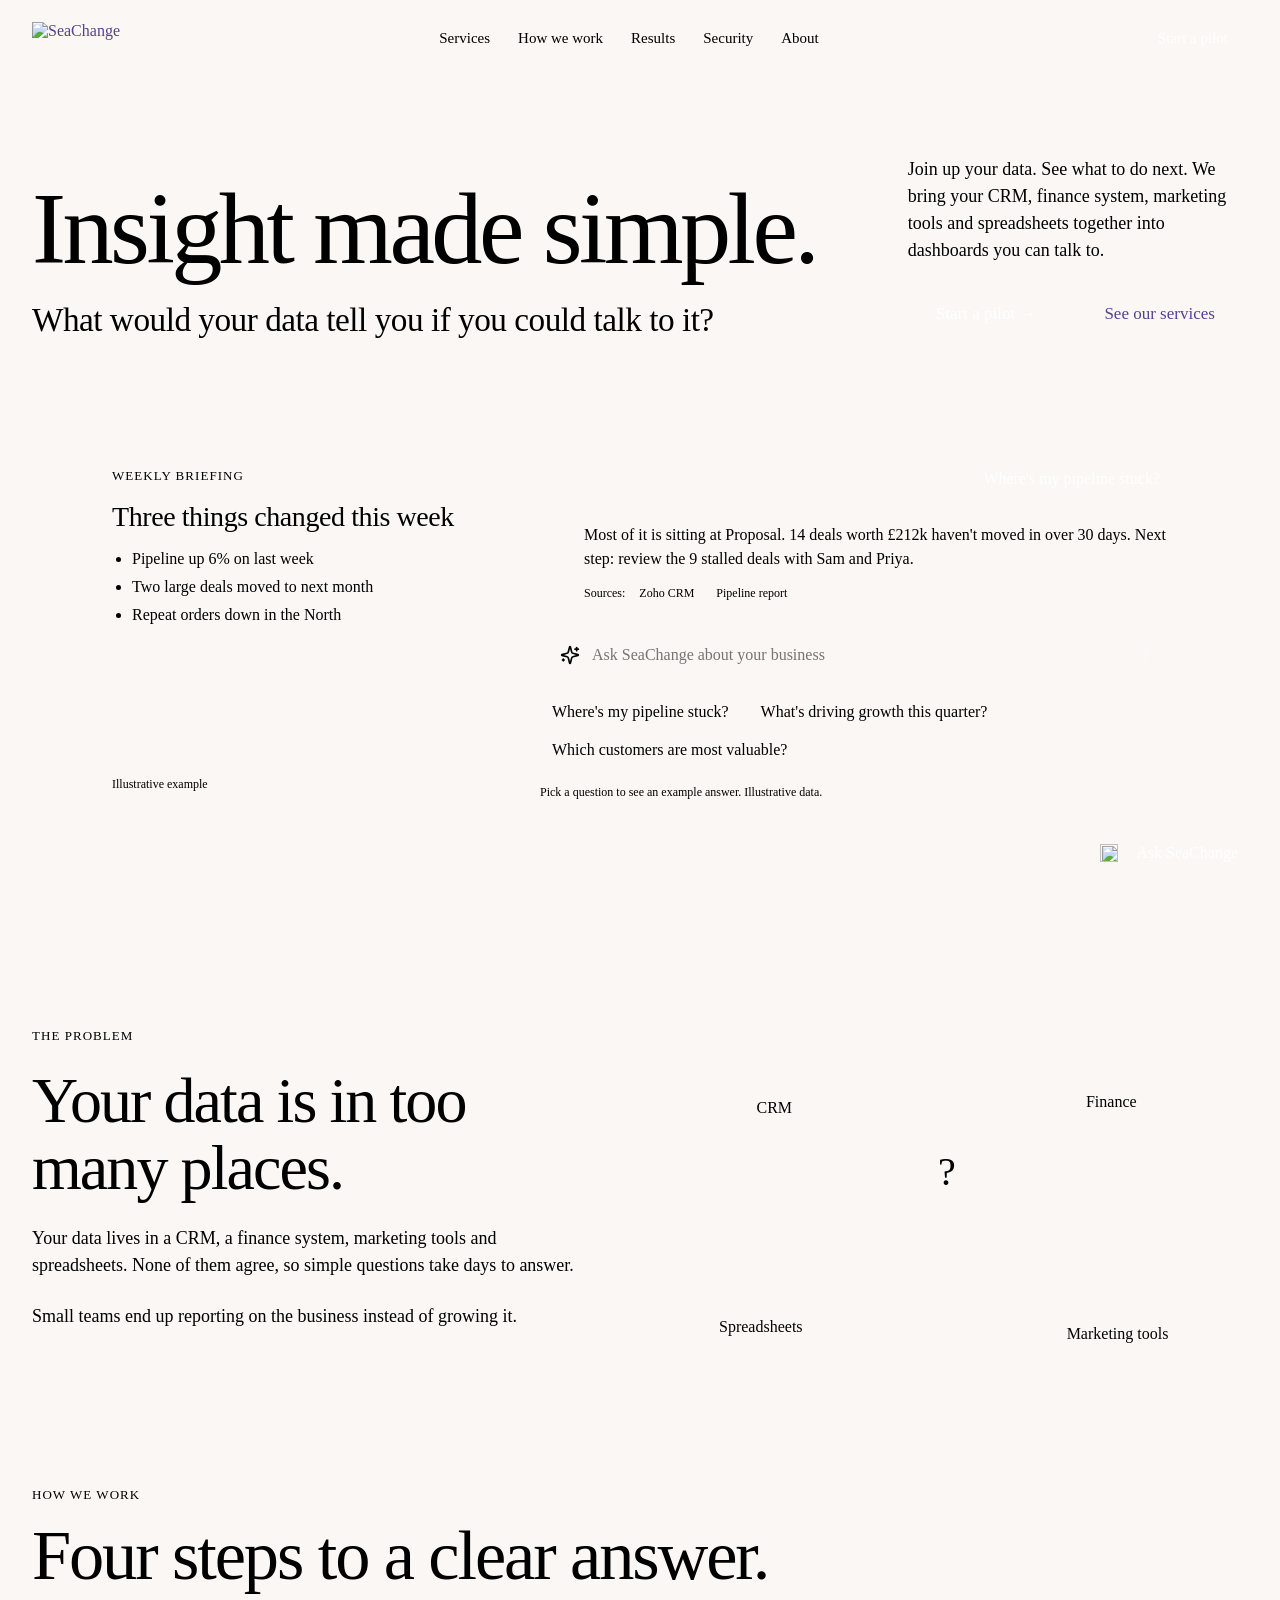
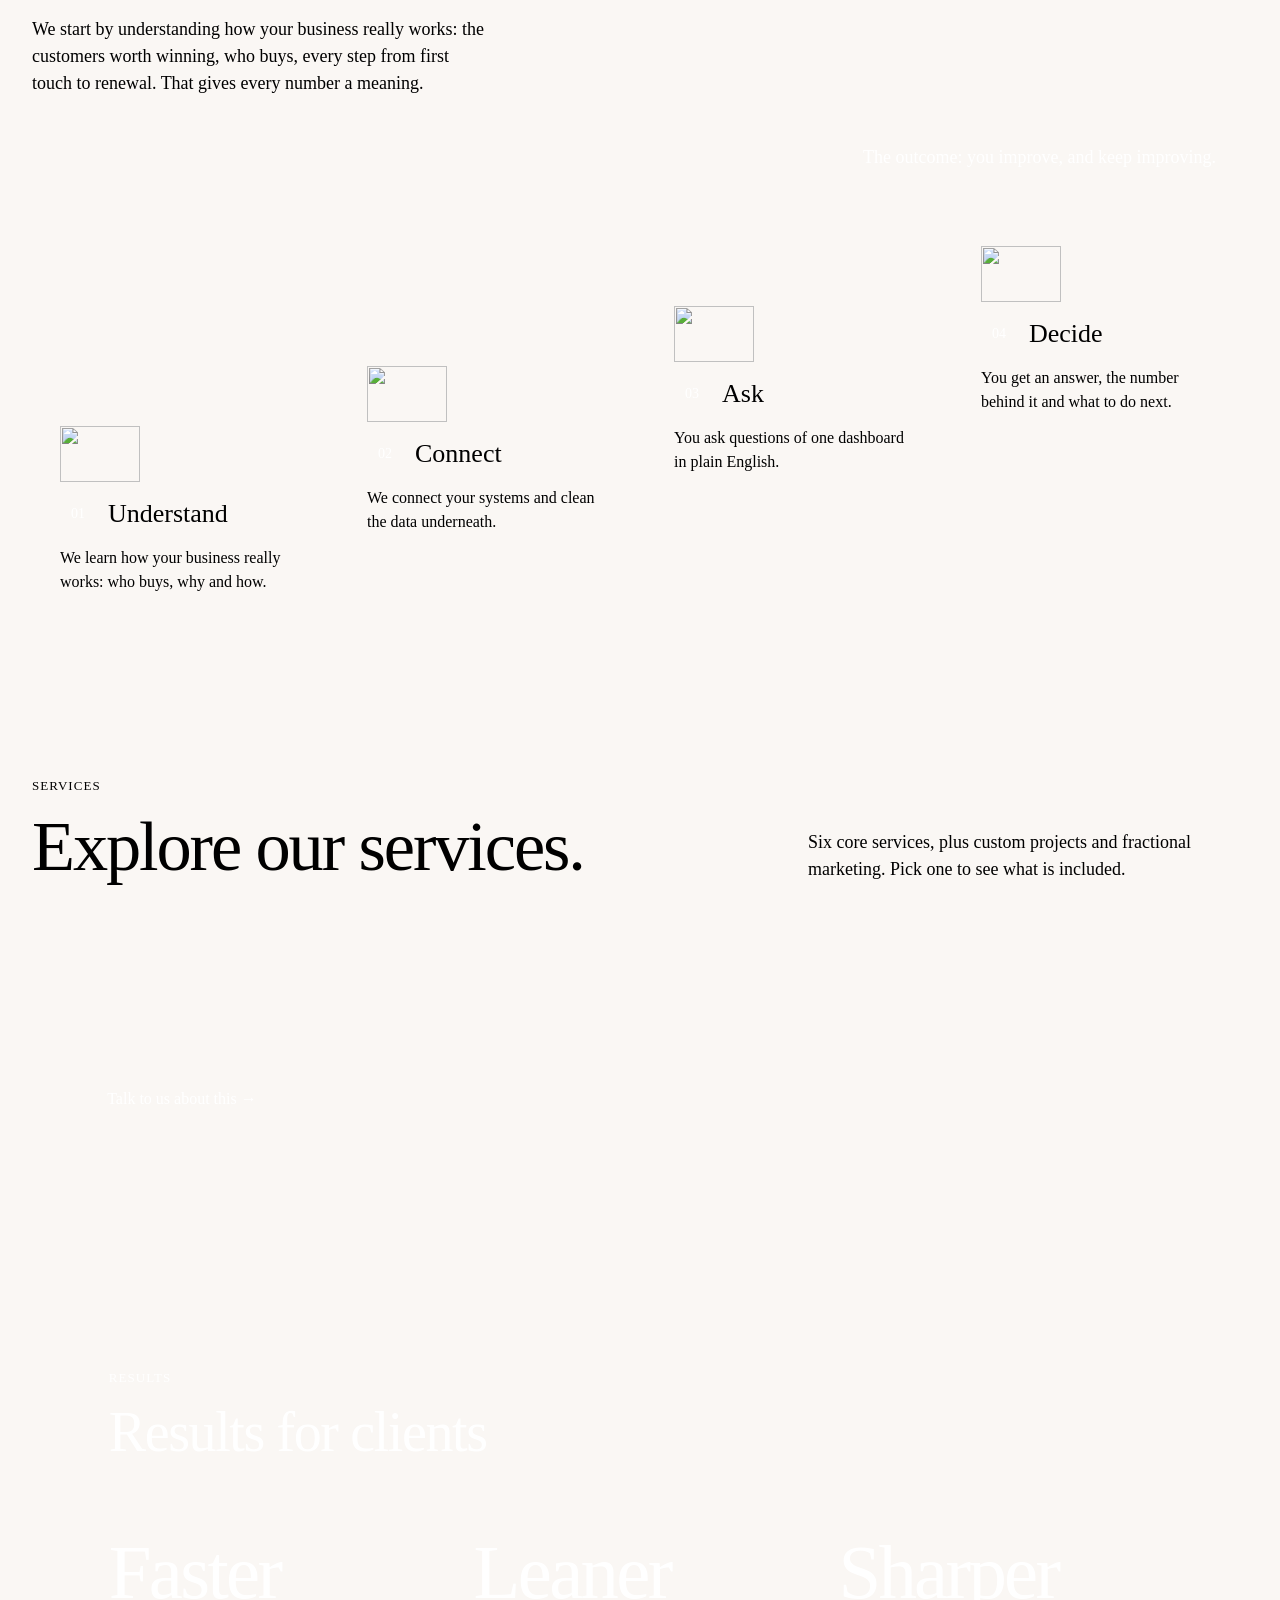
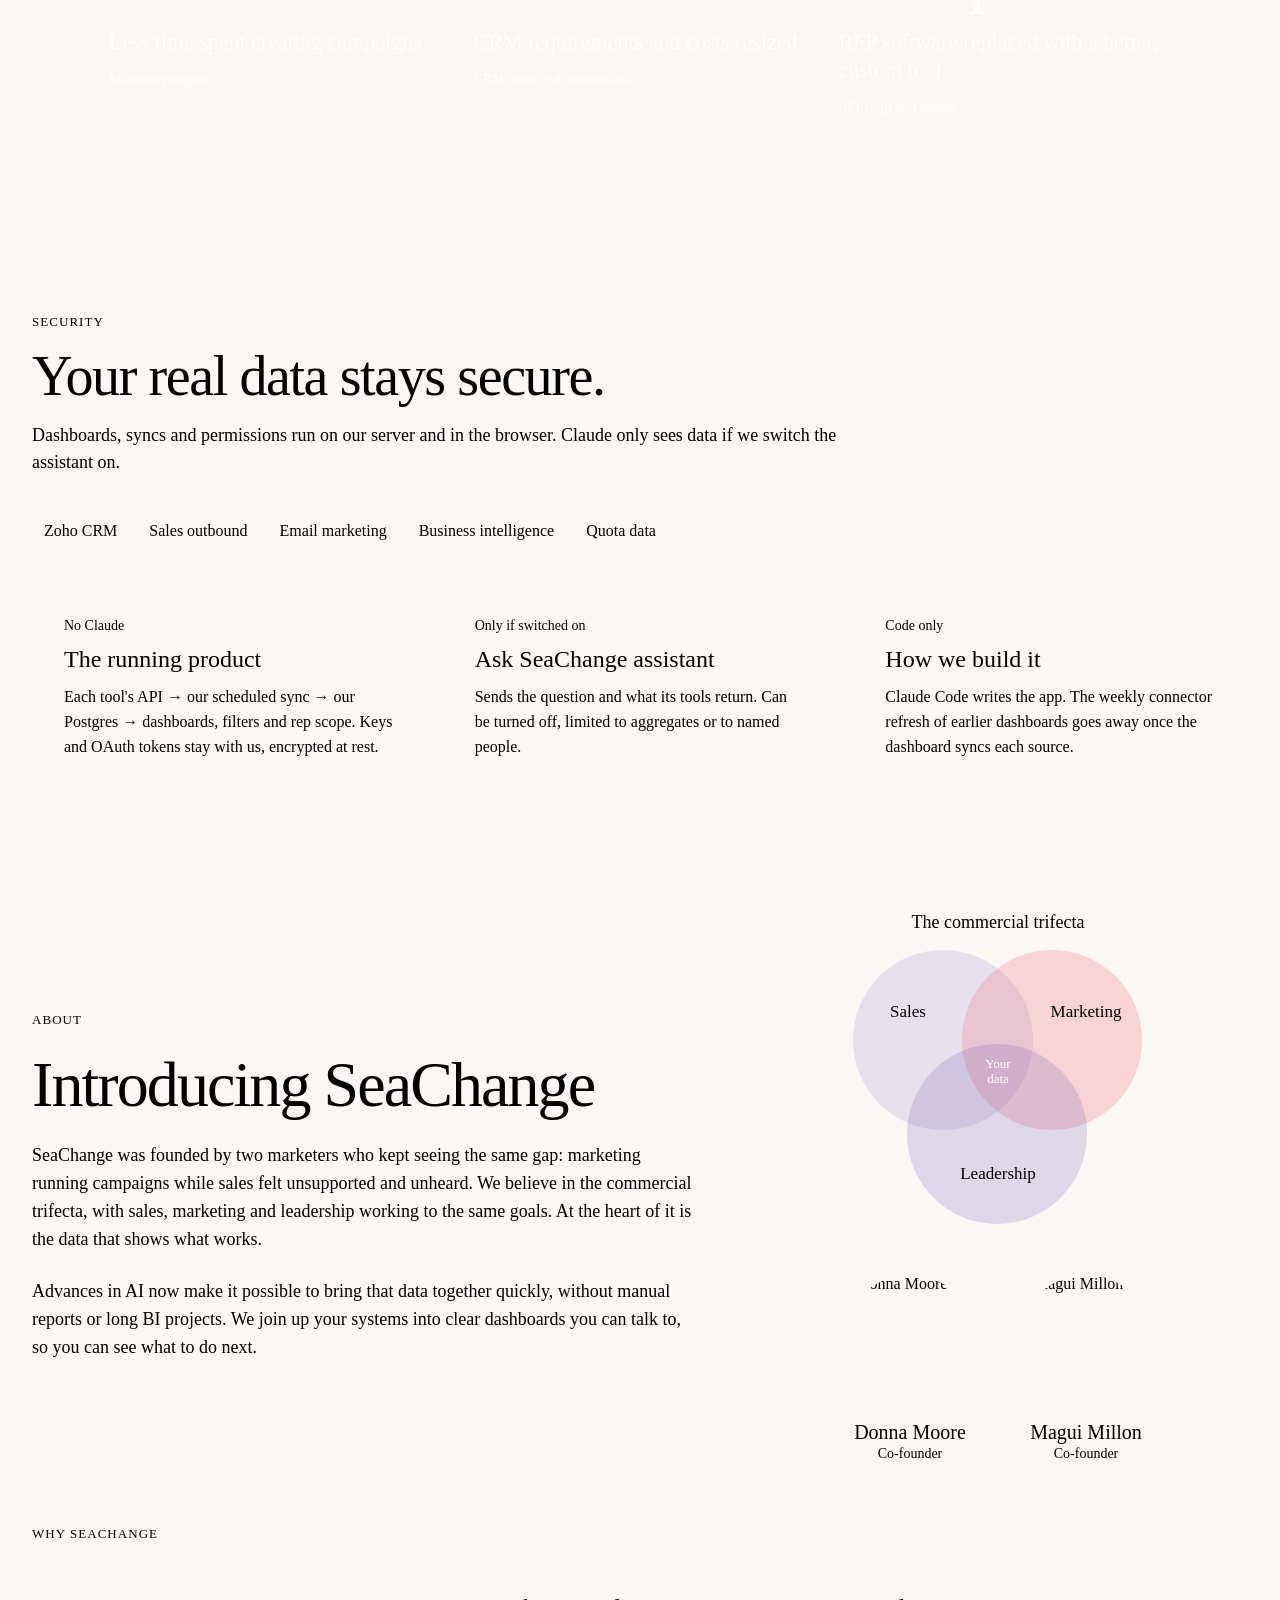
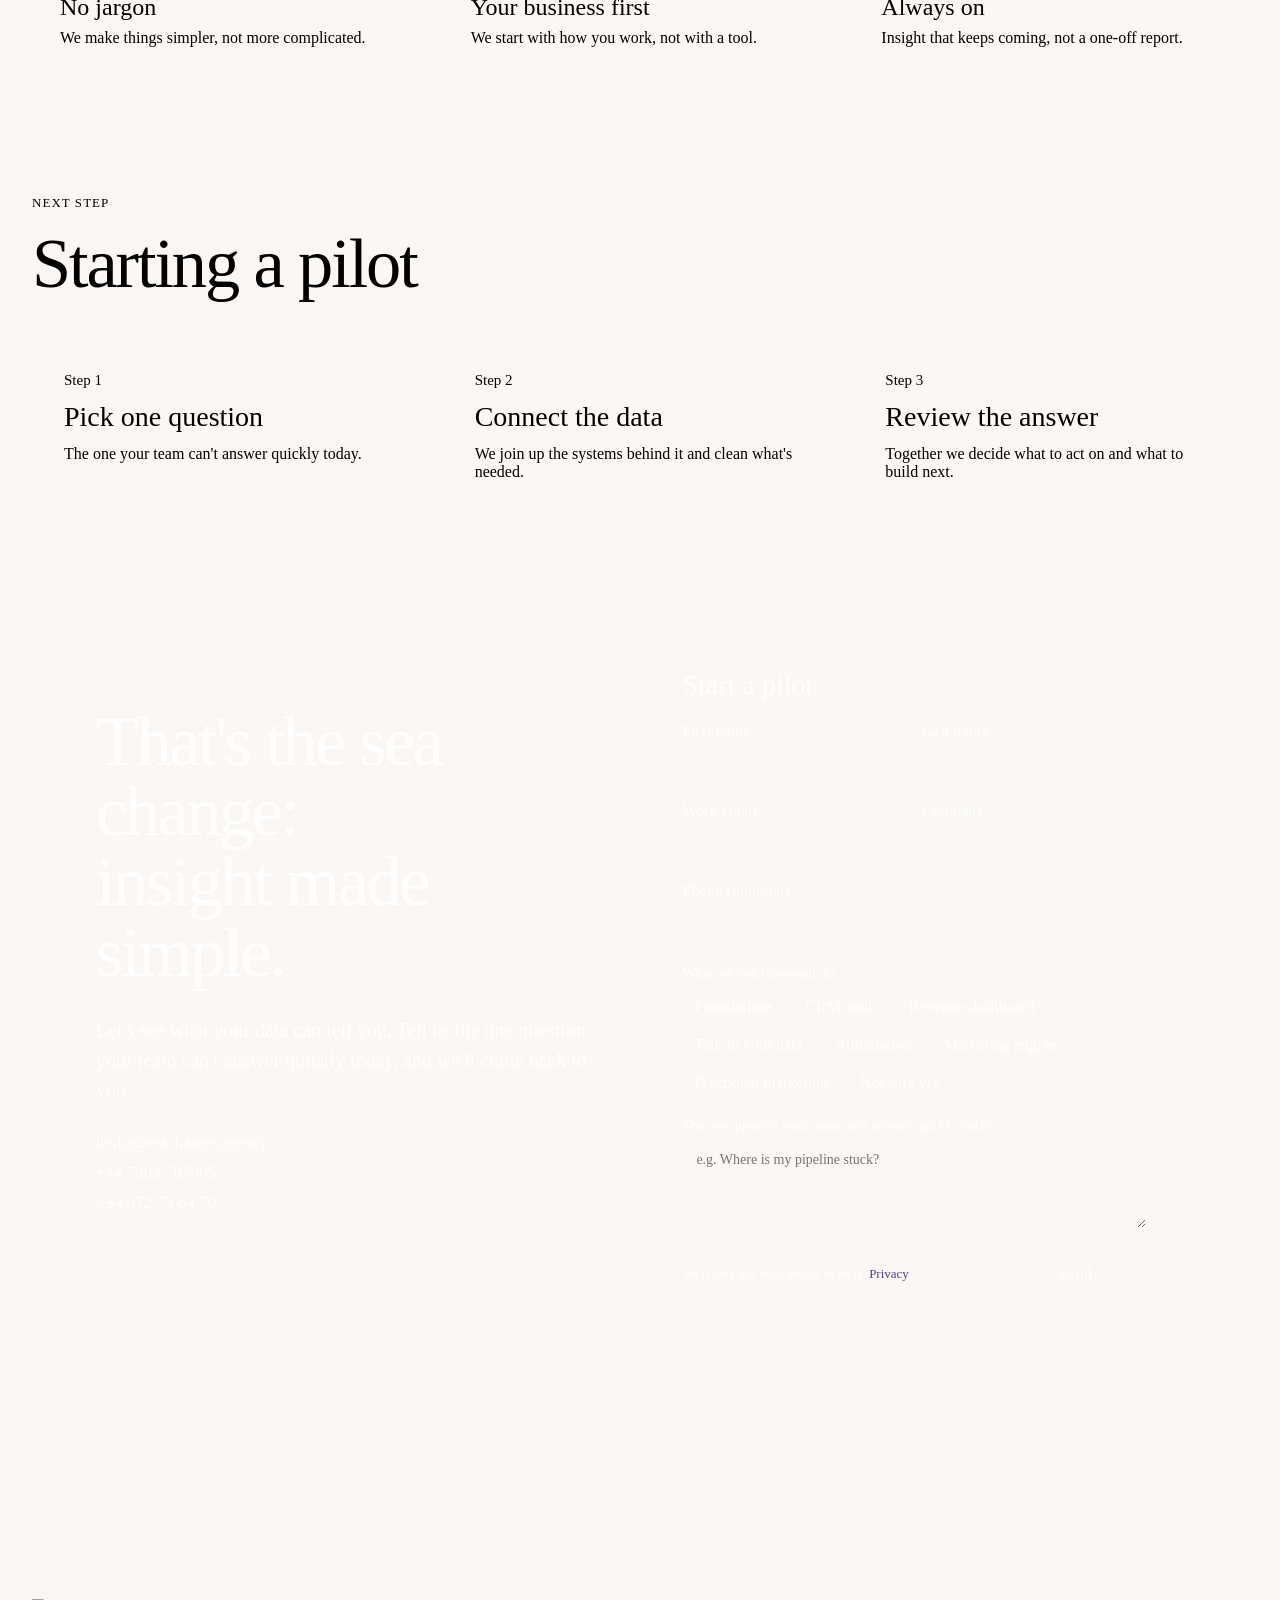
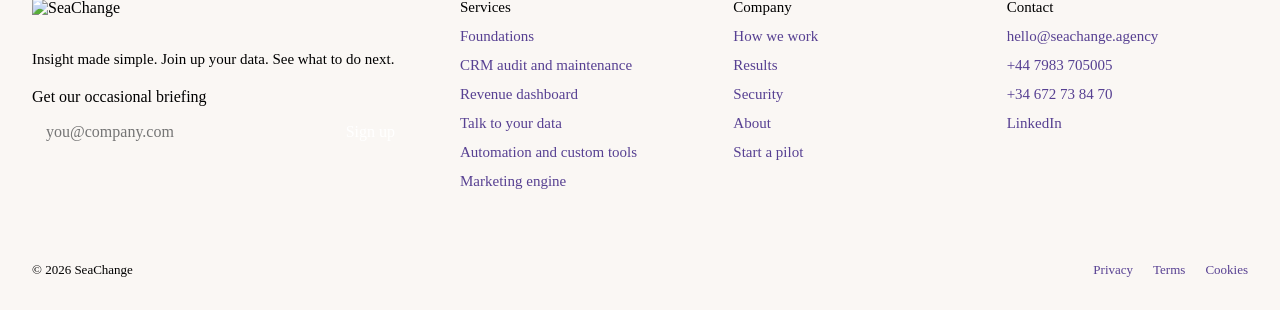
==== commit 834b87c9: "Pause the Insights section Remove the Insights links and the reading list on the thank-you page, and" ====
--- a/index.html
+++ b/index.html
@@ -1,6 +1,14 @@
 <!doctype html>
 <html lang="en-GB">
 <head>
+<!-- Google tag (GTM-PCGPKP3D) -->
+<script async src="https://www.googletagmanager.com/gtm.js?id=GTM-PCGPKP3D"></script>
+<script>
+  window.dataLayer = window.dataLayer || [];
+  function gtag(){dataLayer.push(arguments);}
+  gtag('js', new Date());
+</script>
+<!-- End Google tag -->
 <meta charset="utf-8">
 <meta name="viewport" content="width=device-width, initial-scale=1">
 <title>SeaChange – Insight made simple</title>
@@ -14,6 +22,10 @@
 <link rel="stylesheet" href="/assets/css/site.css?v=1794170321">
 </head>
 <body>
+<!-- Google Tag Manager (noscript) -->
+<noscript><iframe src="https://www.googletagmanager.com/ns.html?id=GTM-PCGPKP3D"
+height="0" width="0" style="display:none;visibility:hidden"></iframe></noscript>
+<!-- End Google Tag Manager (noscript) -->
 <div class="page">
 
 <!-- NAV -->
@@ -29,7 +41,6 @@
 <a href="#results" style="color: var(--text-strong);">Results</a>
 <a href="#security" style="color: var(--text-strong);">Security</a>
 <a href="#about" style="color: var(--text-strong);">About</a>
-<a href="/insights" style="color: var(--text-strong);">Insights</a>
 </div>
 <a class="cta" href="#contact" style="position: relative; display: inline-flex;">
 <span aria-hidden="true" style="position: absolute; inset: -4px 3px 3px -3px; border: 1.5px solid var(--purple-300); border-radius: 12px; transform: rotate(-0.6deg); pointer-events: none;"></span>
@@ -404,7 +415,7 @@
 </div>
 <div style="display: flex; flex-direction: column; gap: 12px;">
 <span style="color: var(--text-strong);">Company</span>
-<a href="#how">How we work</a><a href="#results">Results</a><a href="#security">Security</a><a href="#about">About</a><a href="/insights">Insights</a><a href="#pilot">Start a pilot</a>
+<a href="#how">How we work</a><a href="#results">Results</a><a href="#security">Security</a><a href="#about">About</a><a href="#pilot">Start a pilot</a>
 </div>
 <div style="display: flex; flex-direction: column; gap: 12px;">
 <span style="color: var(--text-strong);">Contact</span>
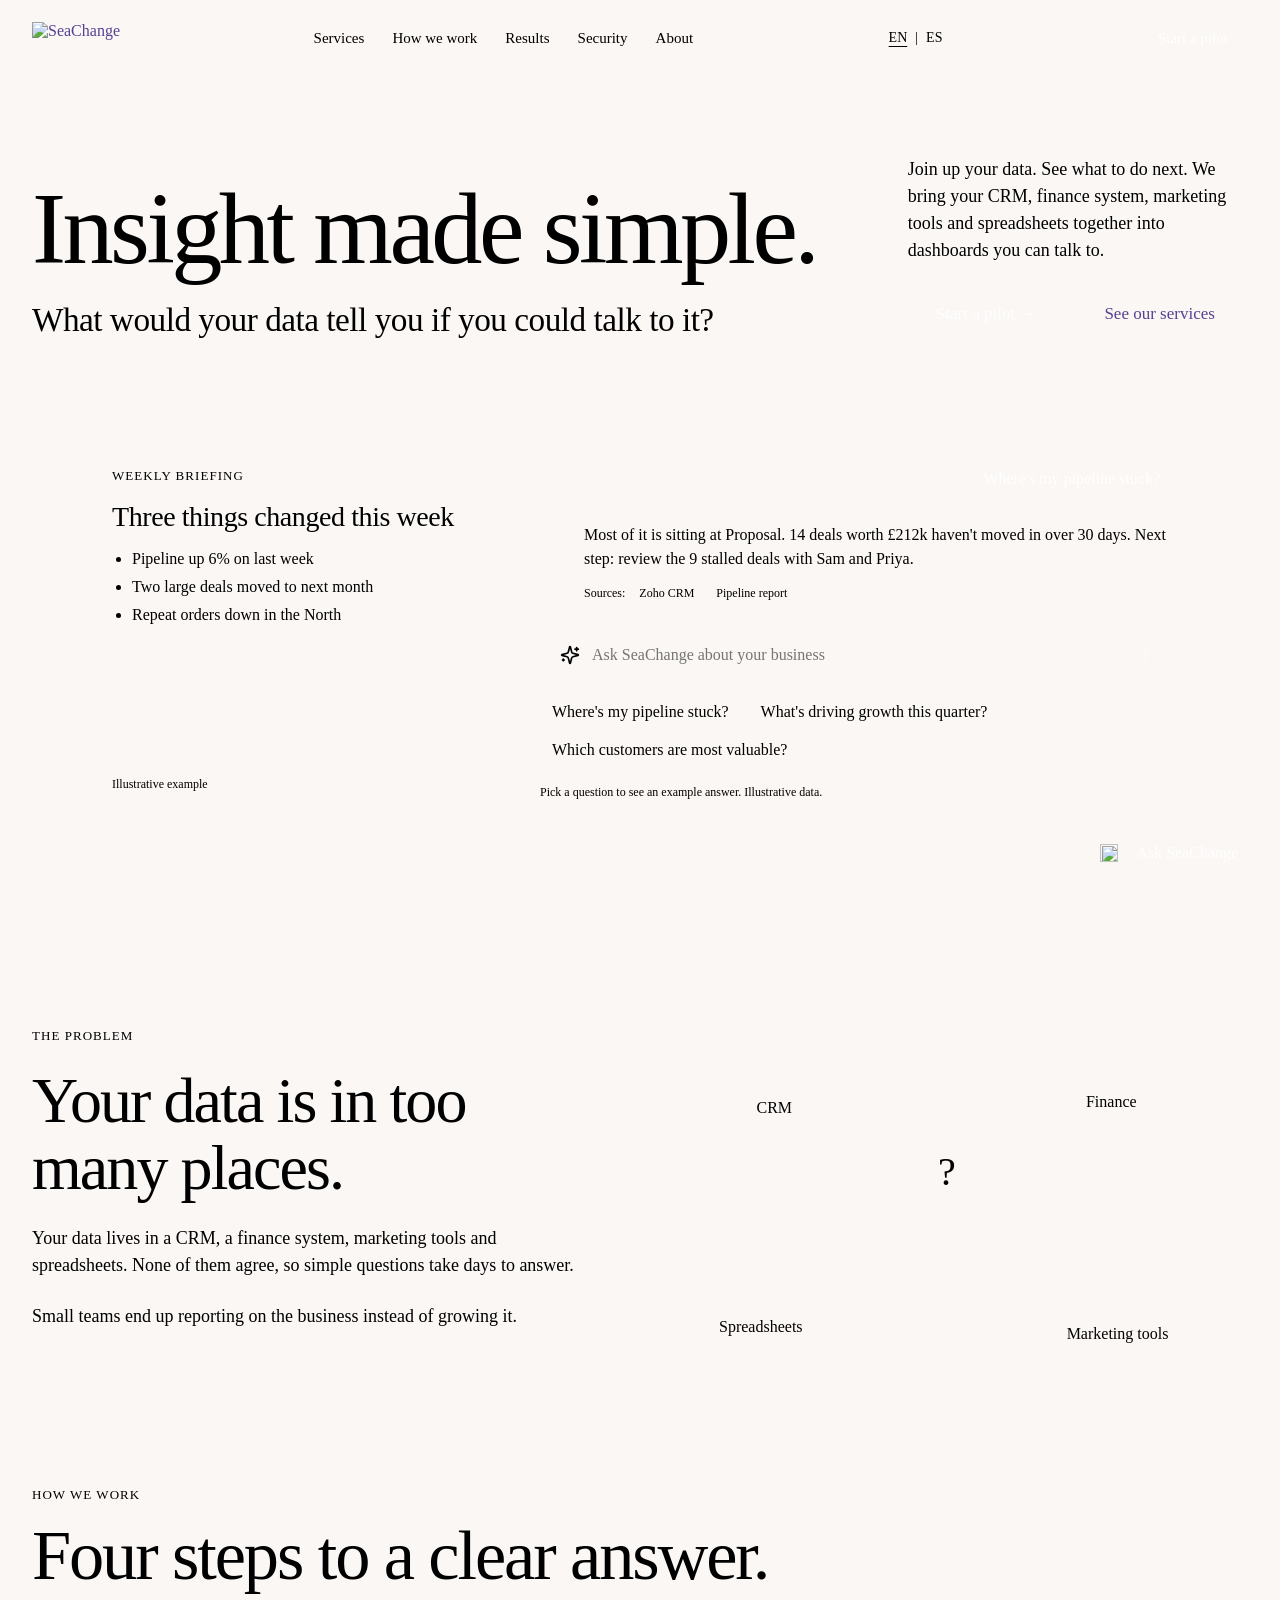
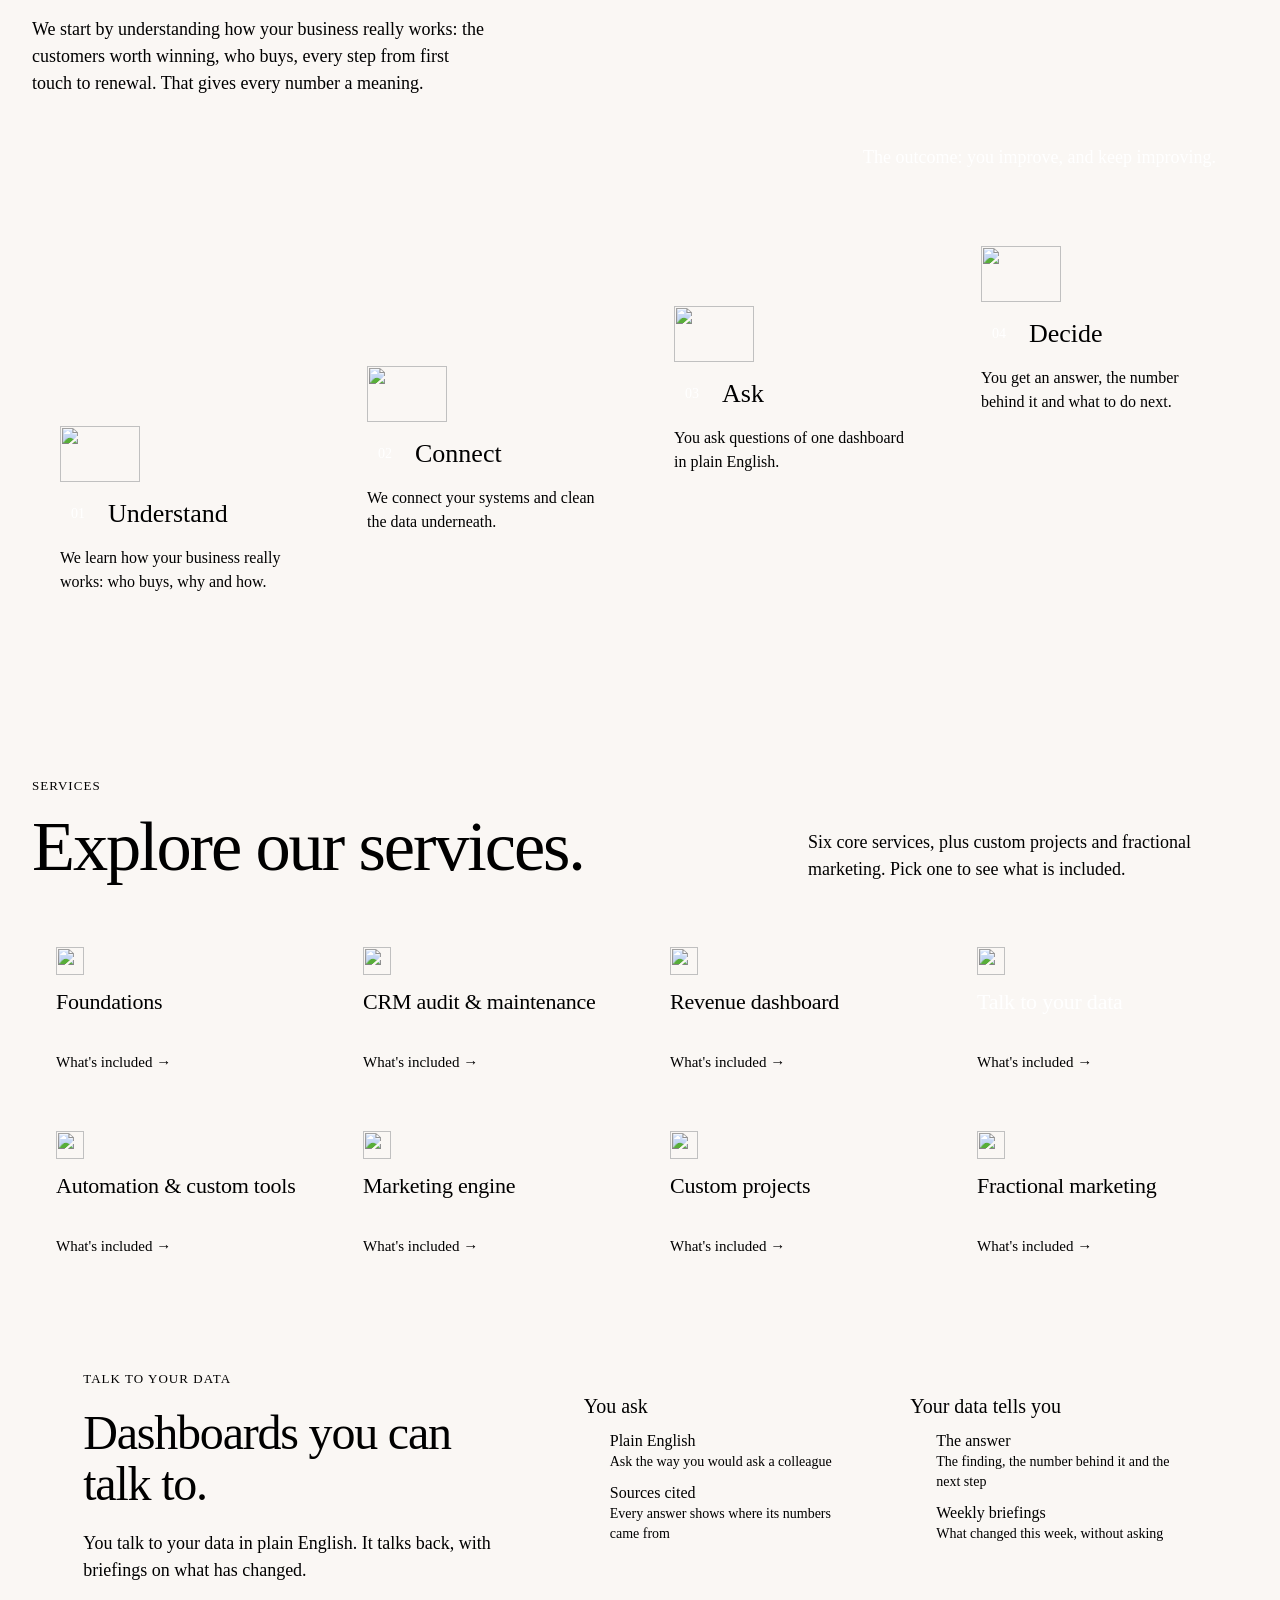
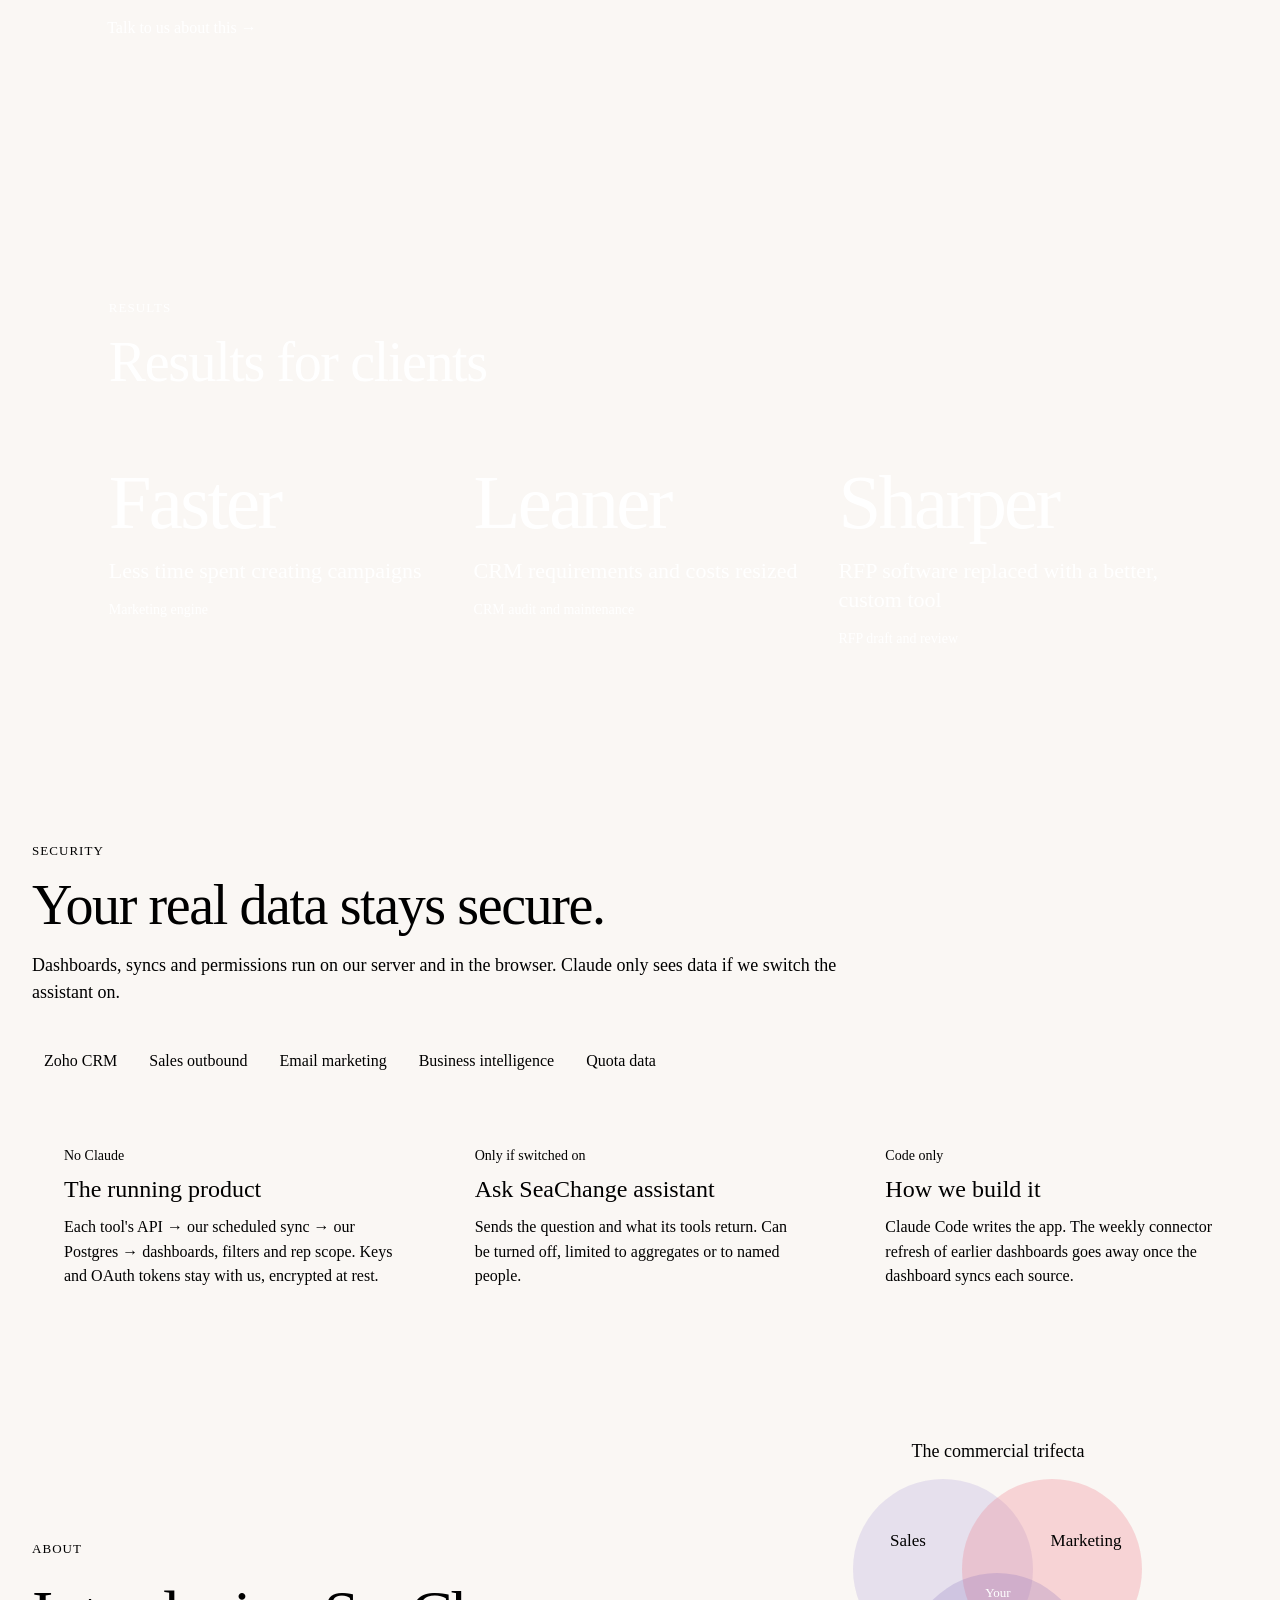
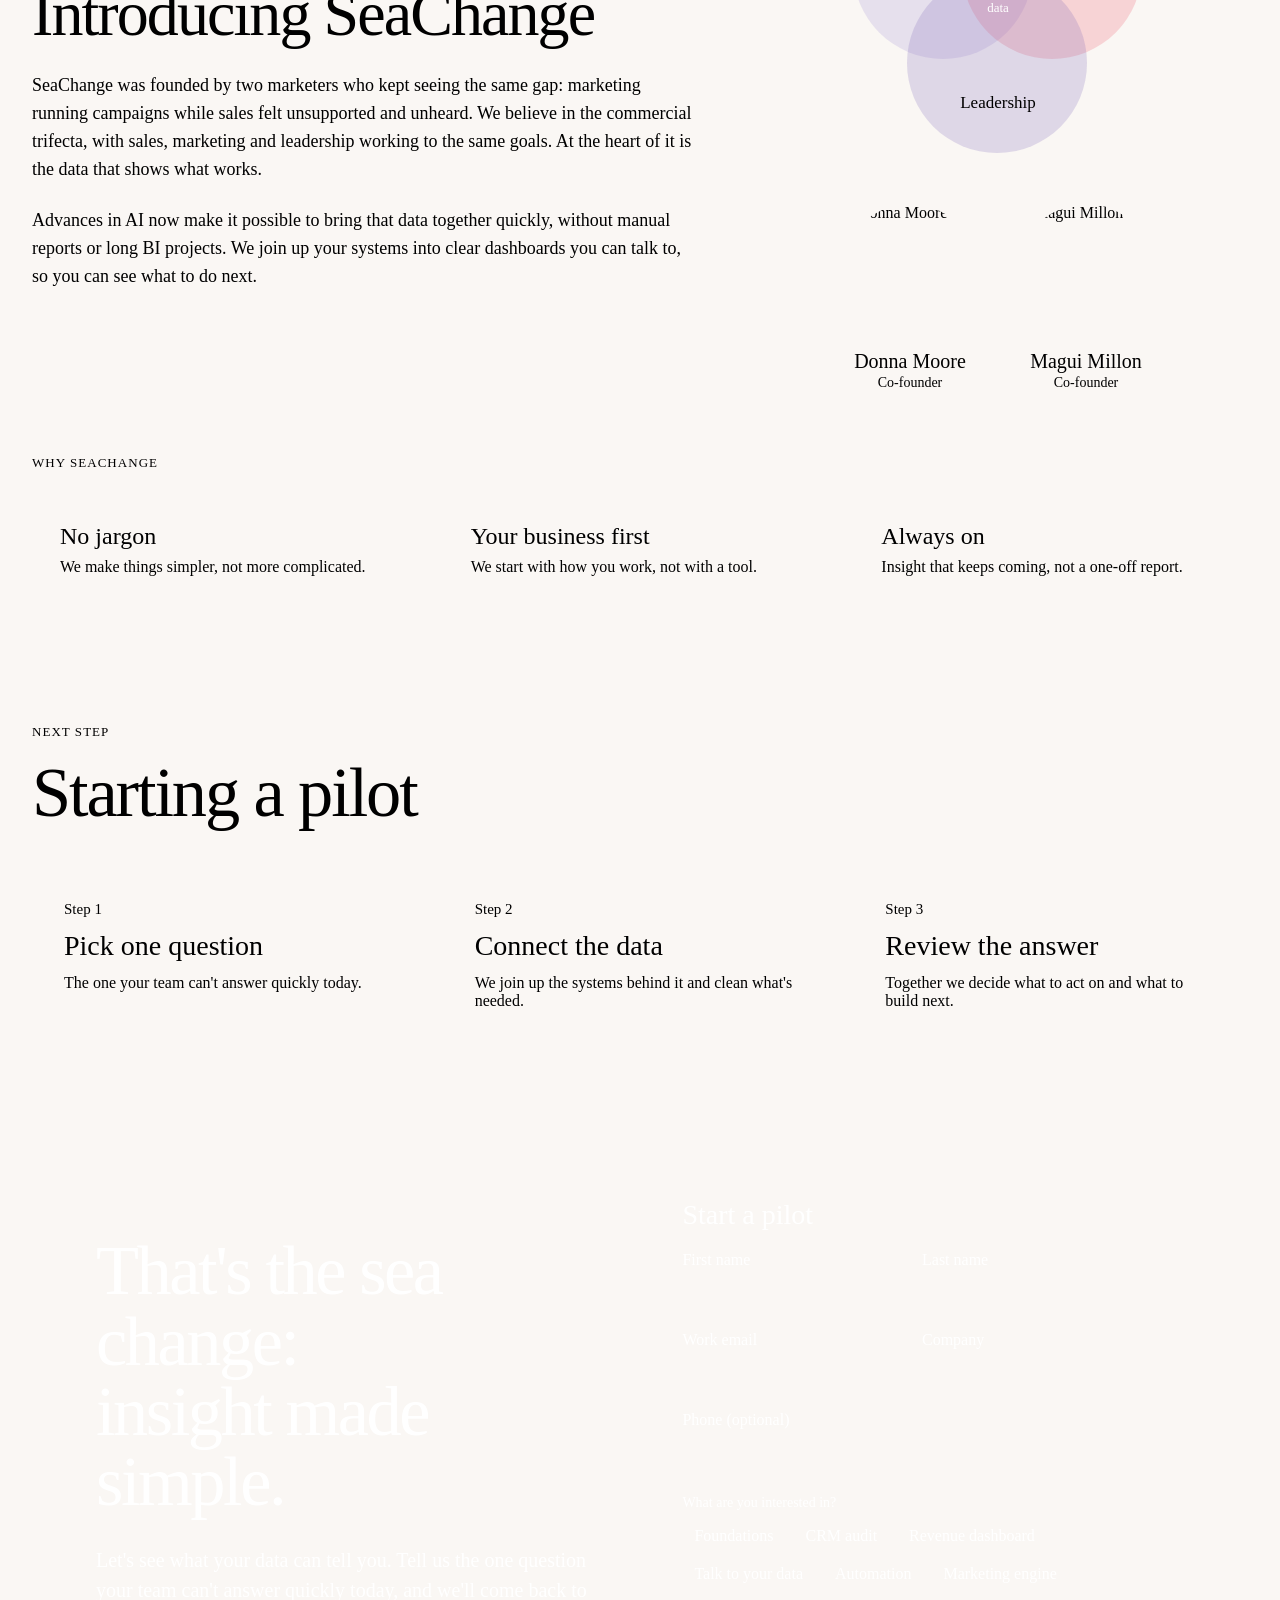
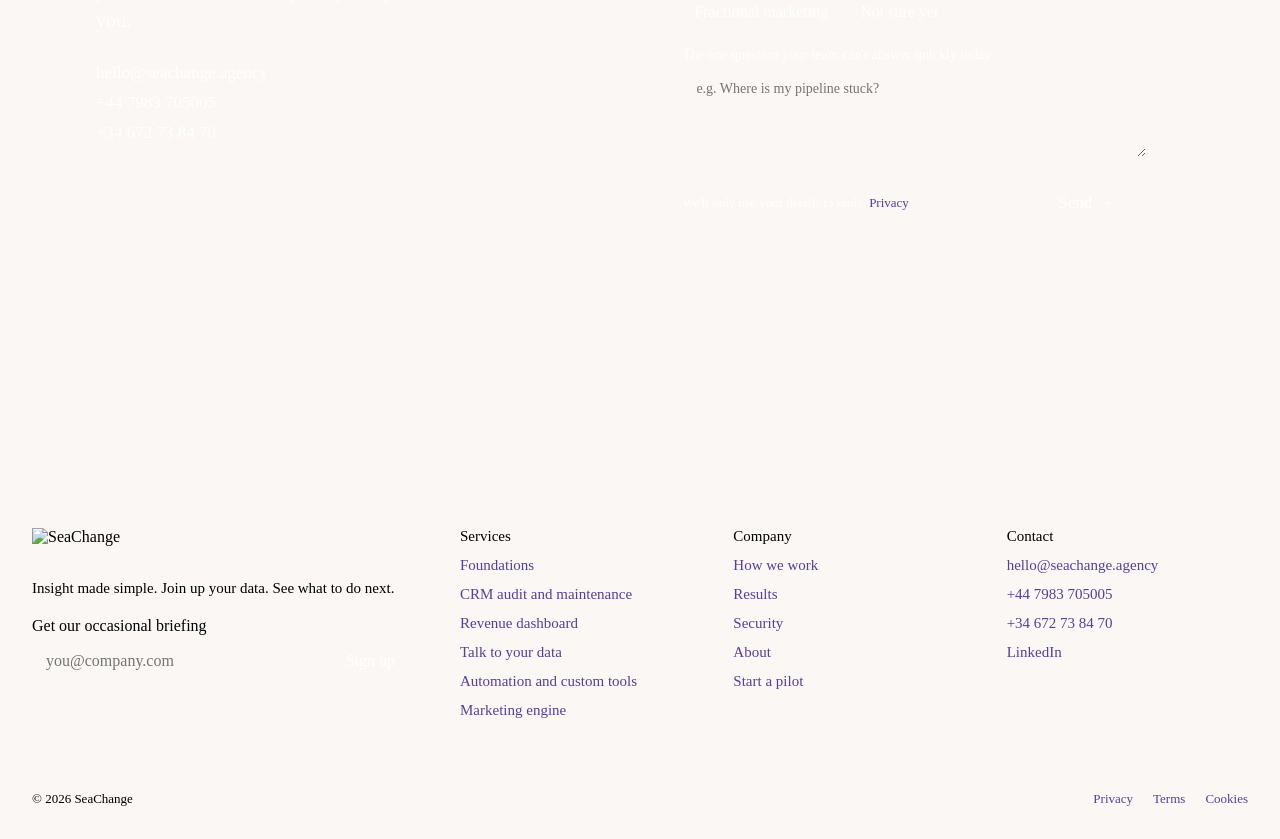
==== commit 557ce6d2: "Add the Spanish version of the site at /es Spanish home and thank-you pages (neutral Spanish), an EN" ====
--- a/index.html
+++ b/index.html
@@ -13,13 +13,16 @@
 <meta name="viewport" content="width=device-width, initial-scale=1">
 <title>SeaChange – Insight made simple</title>
 <meta name="description" content="SeaChange joins up your CRM, finance system, marketing tools and spreadsheets into dashboards you can talk to. Start with one question.">
+<link rel="alternate" hreflang="en" href="https://www.seachange.agency/">
+<link rel="alternate" hreflang="es" href="https://www.seachange.agency/es">
+<link rel="alternate" hreflang="x-default" href="https://www.seachange.agency/">
 <link rel="icon" type="image/png" href="/assets/img/mark.png">
 <meta property="og:title" content="SeaChange – Insight made simple">
 <meta property="og:description" content="SeaChange joins up your CRM, finance system, marketing tools and spreadsheets into dashboards you can talk to. Start with one question.">
 <meta property="og:image" content="https://seachange.agency/assets/img/logo-seachange.png">
 <link rel="preload" href="/assets/ds/fonts/BaticaSans-Regular.otf" as="font" type="font/otf" crossorigin>
-<link rel="stylesheet" href="/assets/ds/tokens.css?v=1794170321">
-<link rel="stylesheet" href="/assets/css/site.css?v=1794170321">
+<link rel="stylesheet" href="/assets/ds/tokens.css?v=1794251235">
+<link rel="stylesheet" href="/assets/css/site.css?v=1794251235">
 </head>
 <body>
 <!-- Google Tag Manager (noscript) -->
@@ -42,6 +45,7 @@
 <a href="#security" style="color: var(--text-strong);">Security</a>
 <a href="#about" style="color: var(--text-strong);">About</a>
 </div>
+<div class="lang-switch" aria-label="Language"><a href="/" hreflang="en" lang="en" aria-current="true">EN</a><span aria-hidden="true">|</span><a href="/es" hreflang="es" lang="es">ES</a></div>
 <a class="cta" href="#contact" style="position: relative; display: inline-flex;">
 <span aria-hidden="true" style="position: absolute; inset: -4px 3px 3px -3px; border: 1.5px solid var(--purple-300); border-radius: 12px; transform: rotate(-0.6deg); pointer-events: none;"></span>
 <span class="cta-face" style="position: relative; display: inline-flex; align-items: center; gap: 8px; min-height: 44px; padding: 0 20px; background: var(--purple-500); color: #FFFFFF; border-radius: 10px; font-size: 15px; transition: filter 120ms;">Start a pilot</span>
@@ -452,8 +456,8 @@
 </div>
 
 </div>
-<script src="/assets/js/forms.js?v=1794170321" defer></script>
-<script src="/assets/js/home.js?v=1794170321" defer></script>
-<script src="/assets/js/menu.js?v=1794170321" defer></script>
+<script src="/assets/js/forms.js?v=1794251235" defer></script>
+<script src="/assets/js/home.js?v=1794251235" defer></script>
+<script src="/assets/js/menu.js?v=1794251235" defer></script>
 </body>
 </html>
--- a/assets/css/site.css
+++ b/assets/css/site.css
@@ -146,3 +146,12 @@
   .page > header nav.open > .nav-links a{padding:12px 0;border-bottom:1px solid var(--border-subtle)}
   .page > header nav.open > a.cta{display:inline-flex !important;margin:12px 0 8px}
 }
+
+/* Language switcher (EN | ES) */
+.lang-switch{display:flex;align-items:center;gap:6px;font-size:14px;color:var(--text-muted)}
+.lang-switch a{color:var(--text-muted);padding:4px 2px}
+.lang-switch a[aria-current="true"]{color:var(--text-strong);text-decoration:underline;text-underline-offset:4px}
+@media (max-width:640px){
+  .page > header nav > .lang-switch{display:none}
+  .page > header nav.open > .lang-switch{display:flex;width:100%;font-size:18px;gap:10px;padding:12px 0 4px}
+}
